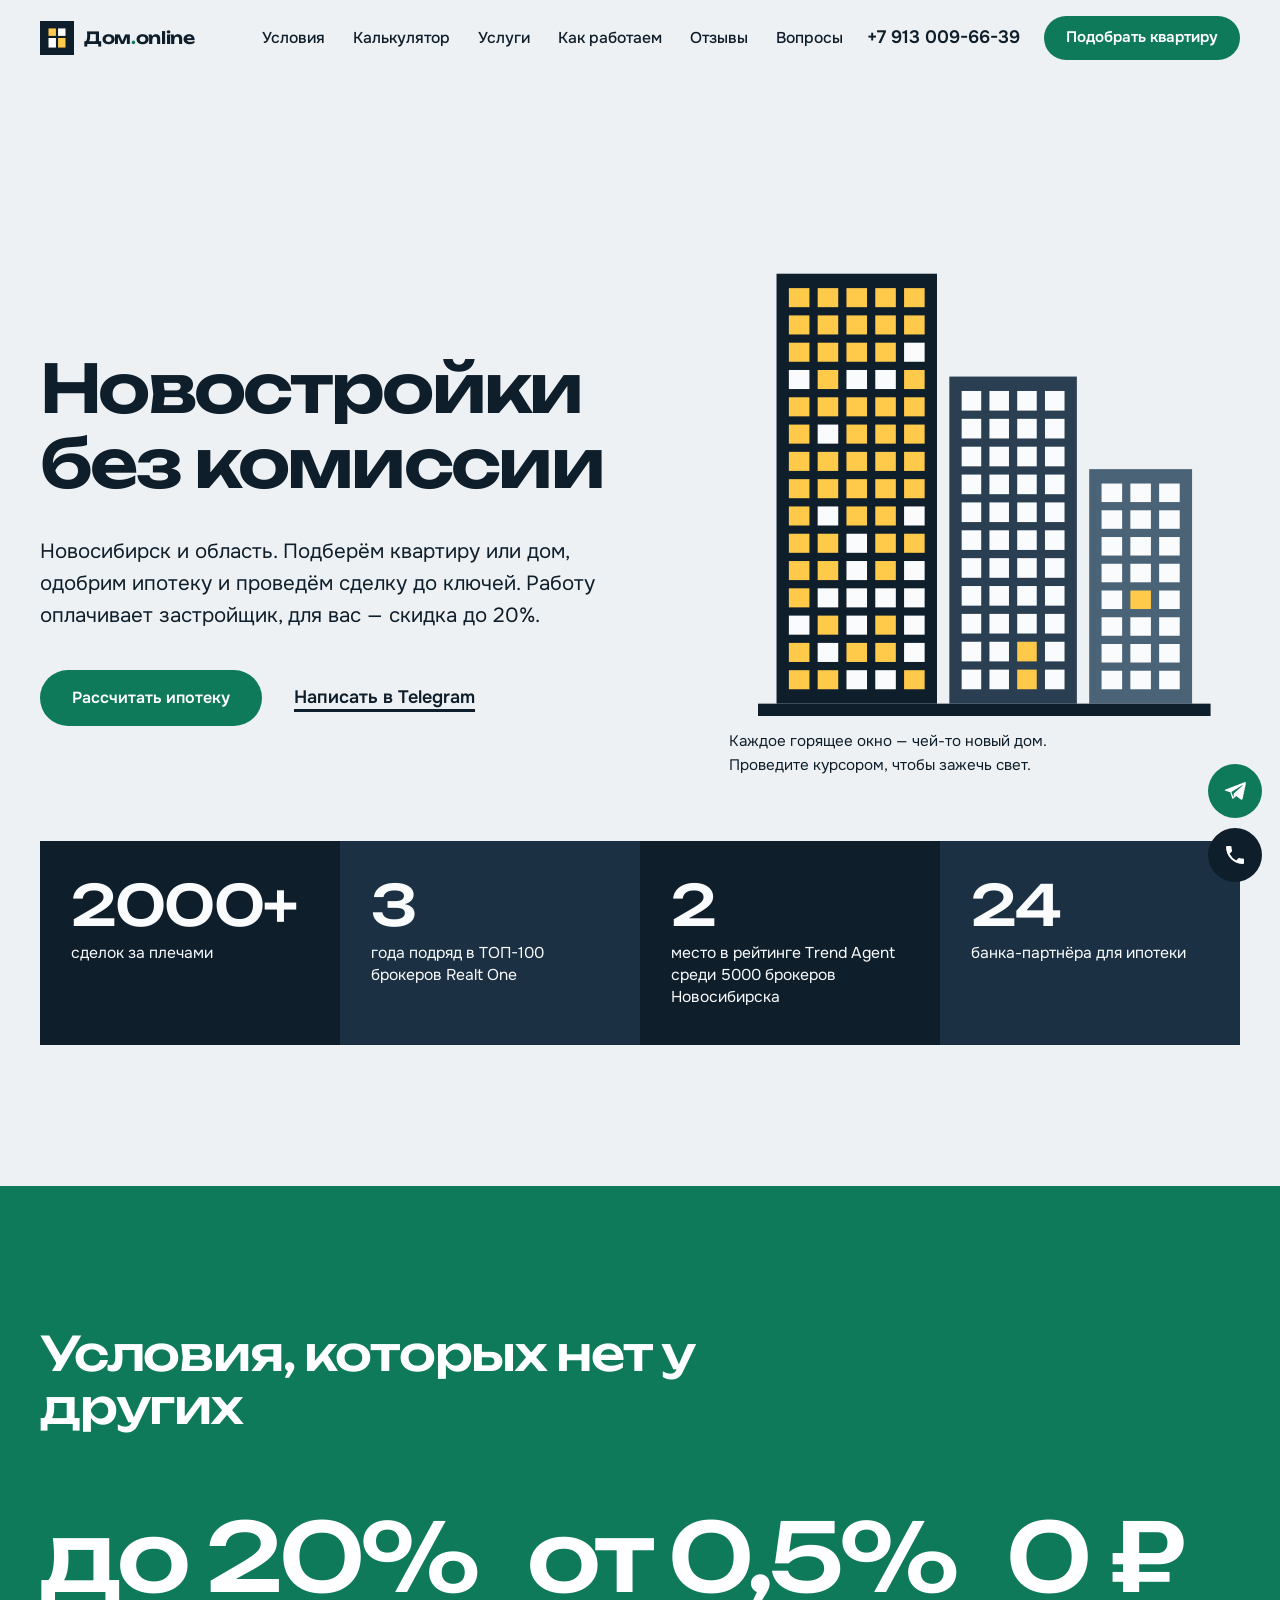
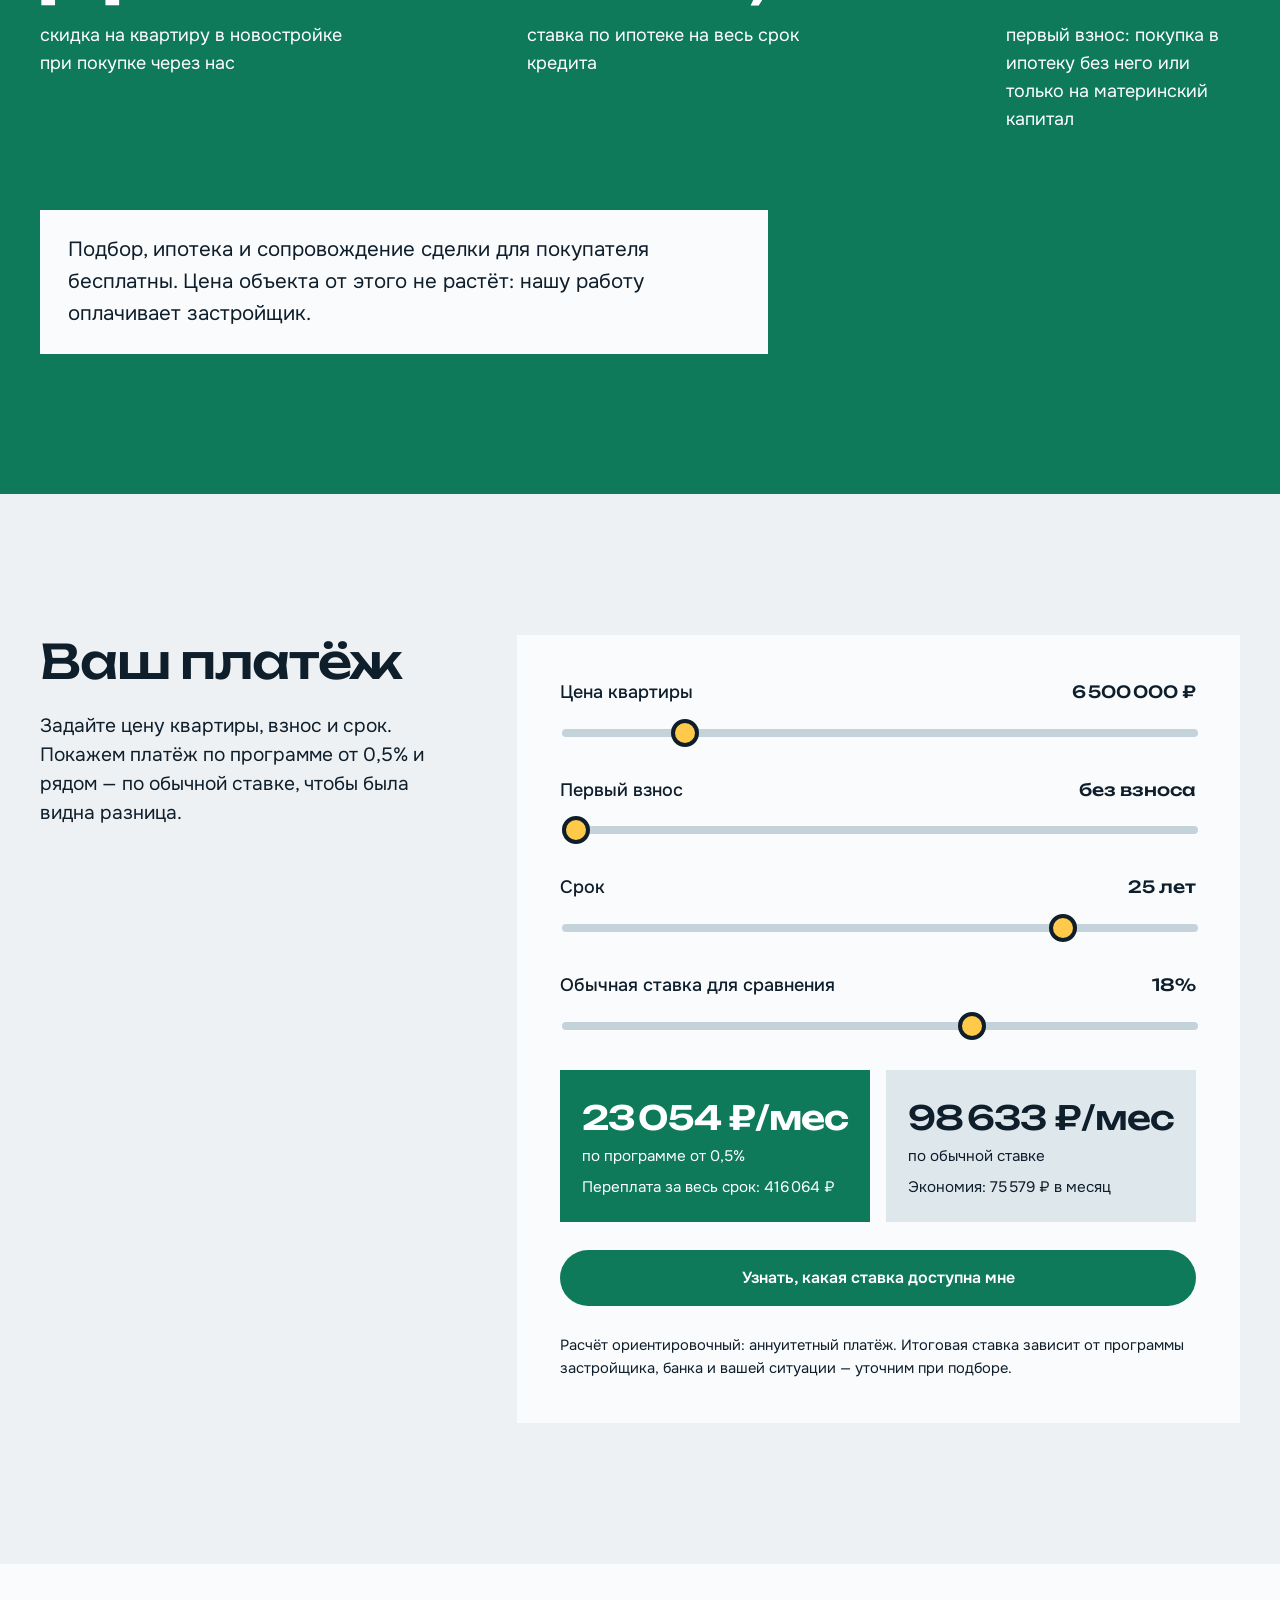
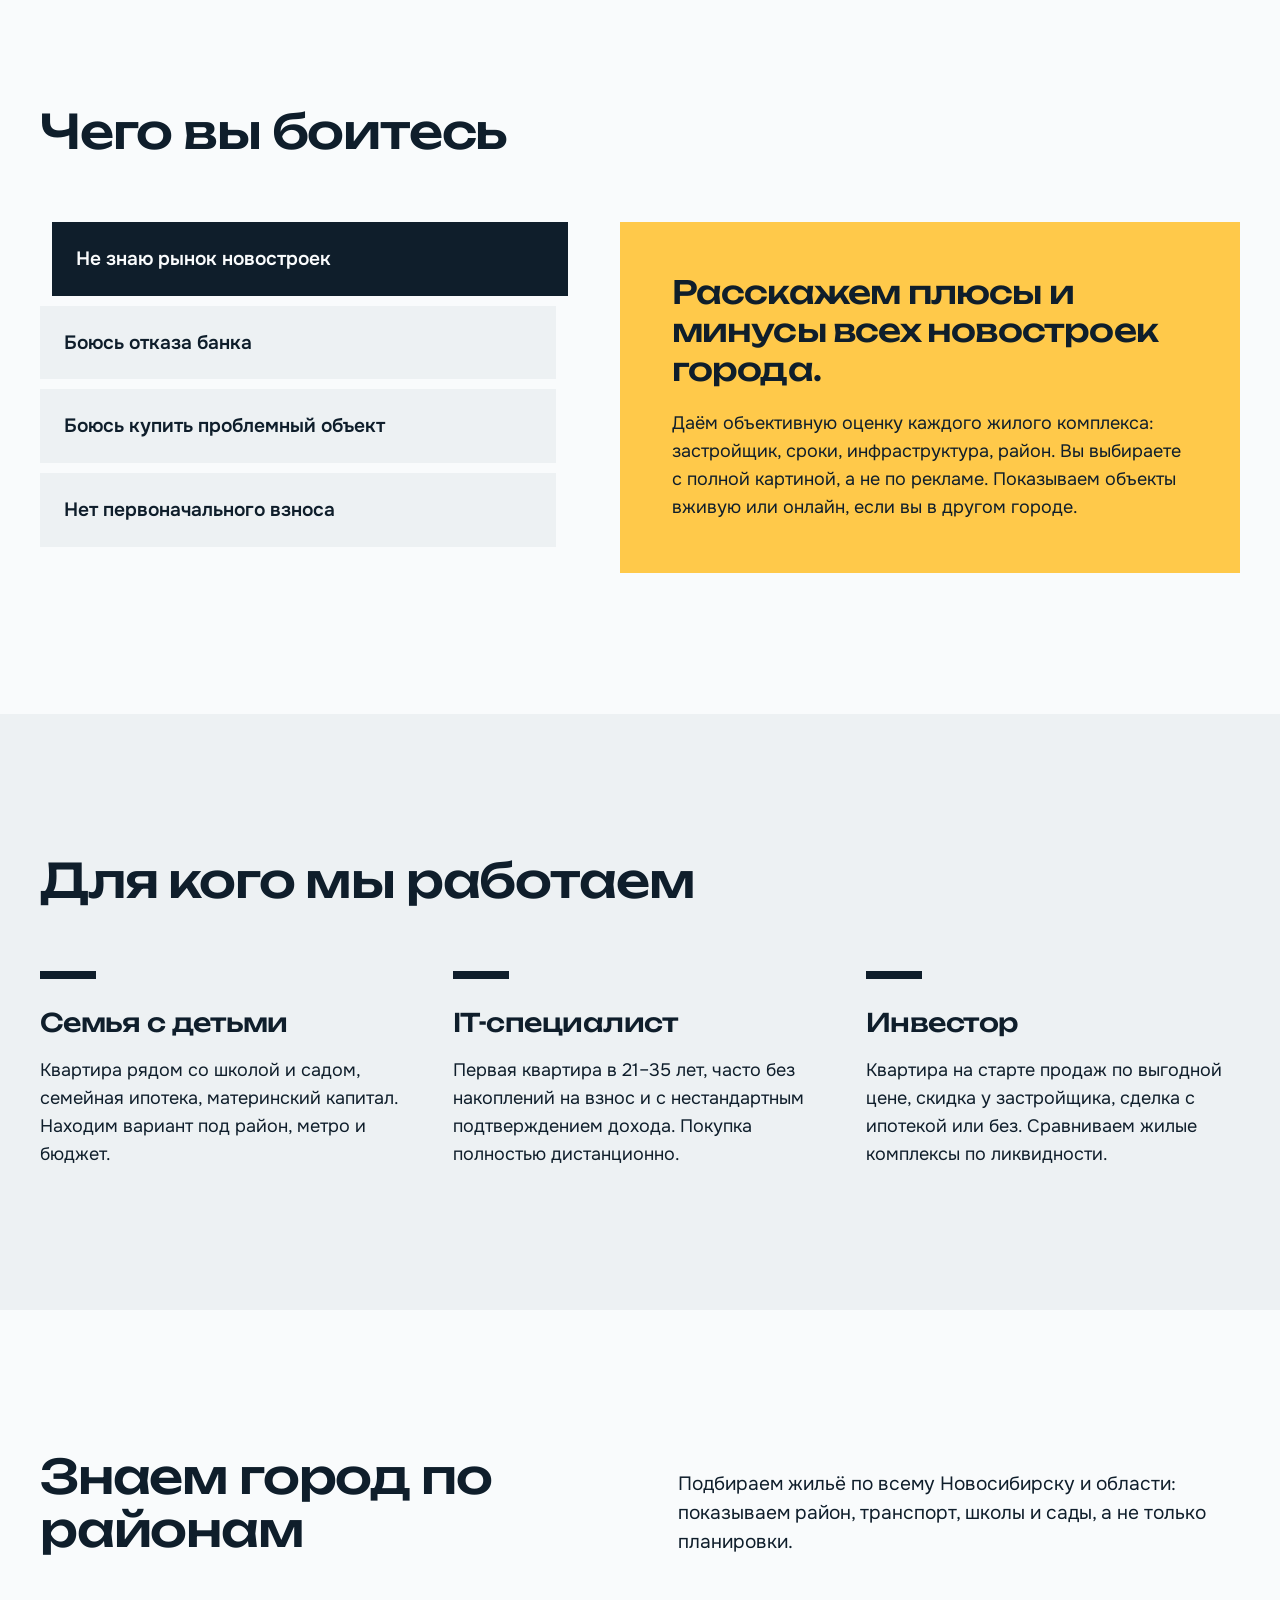
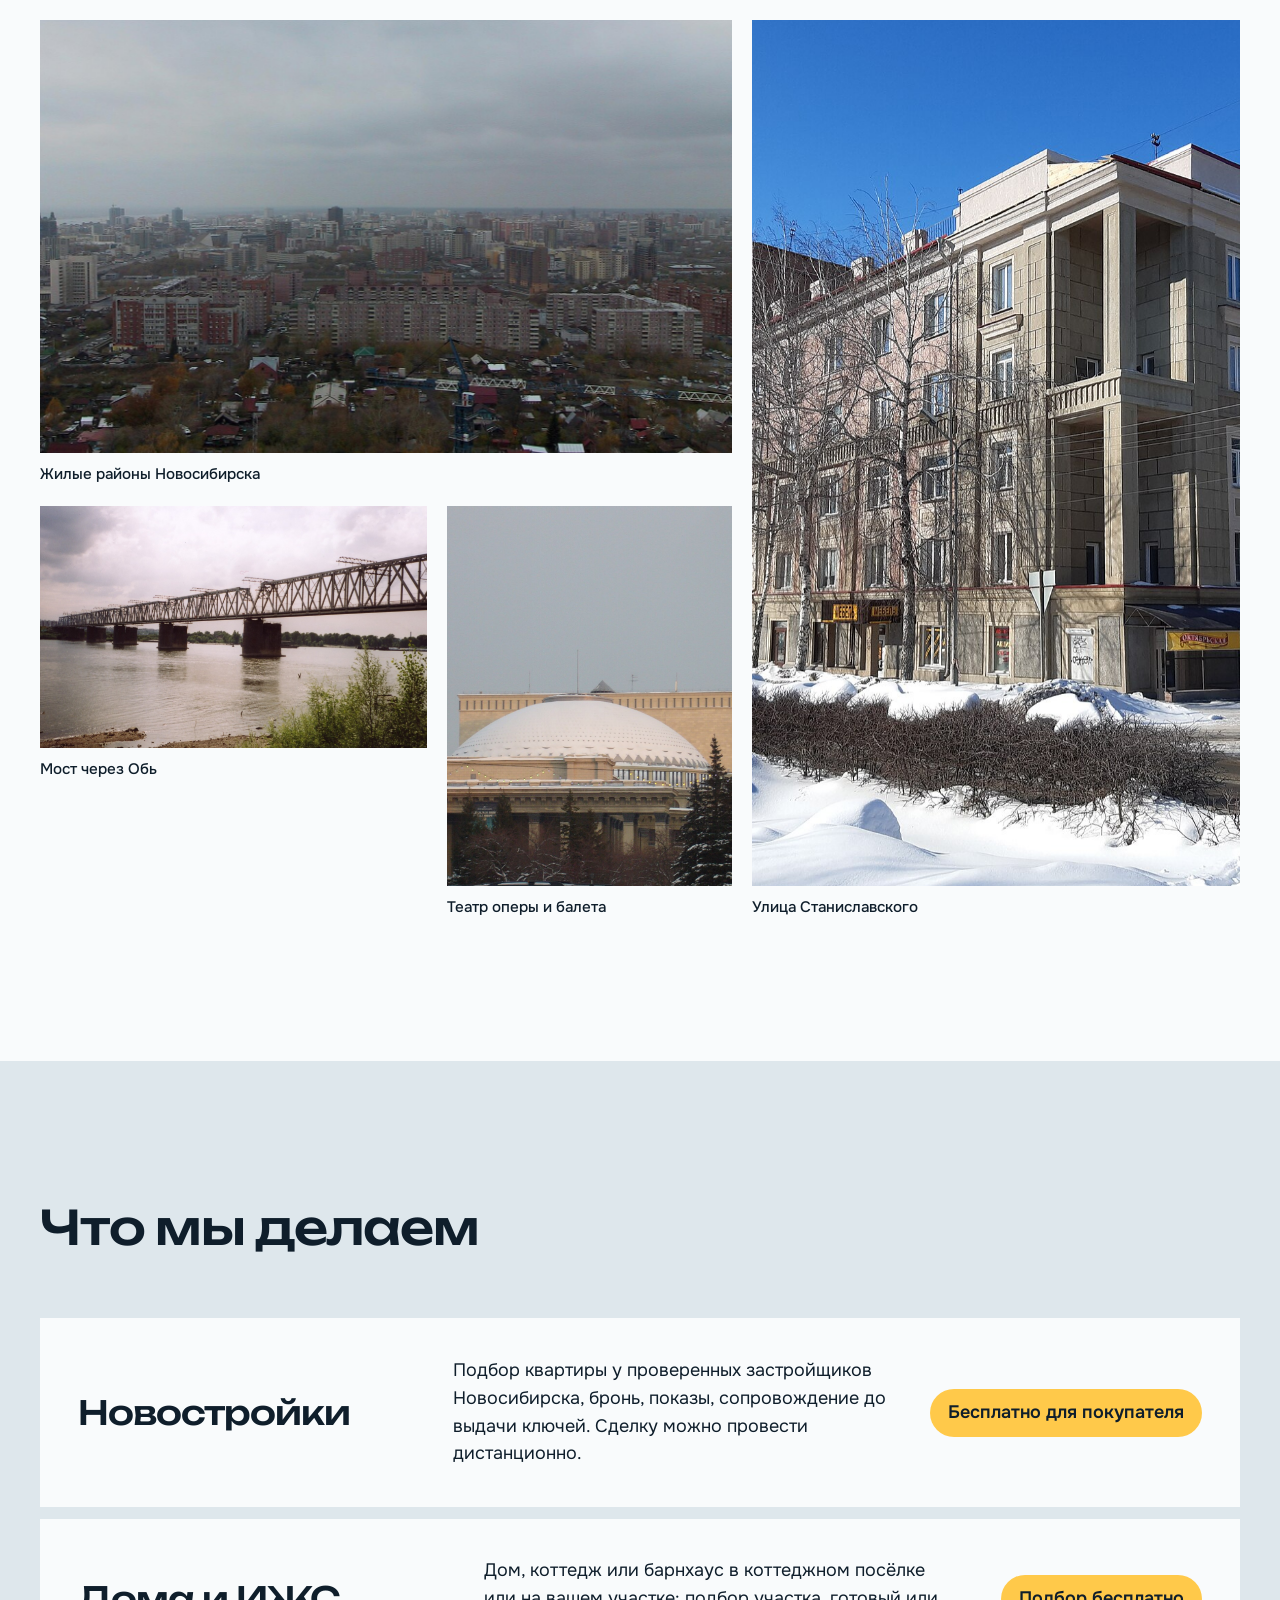
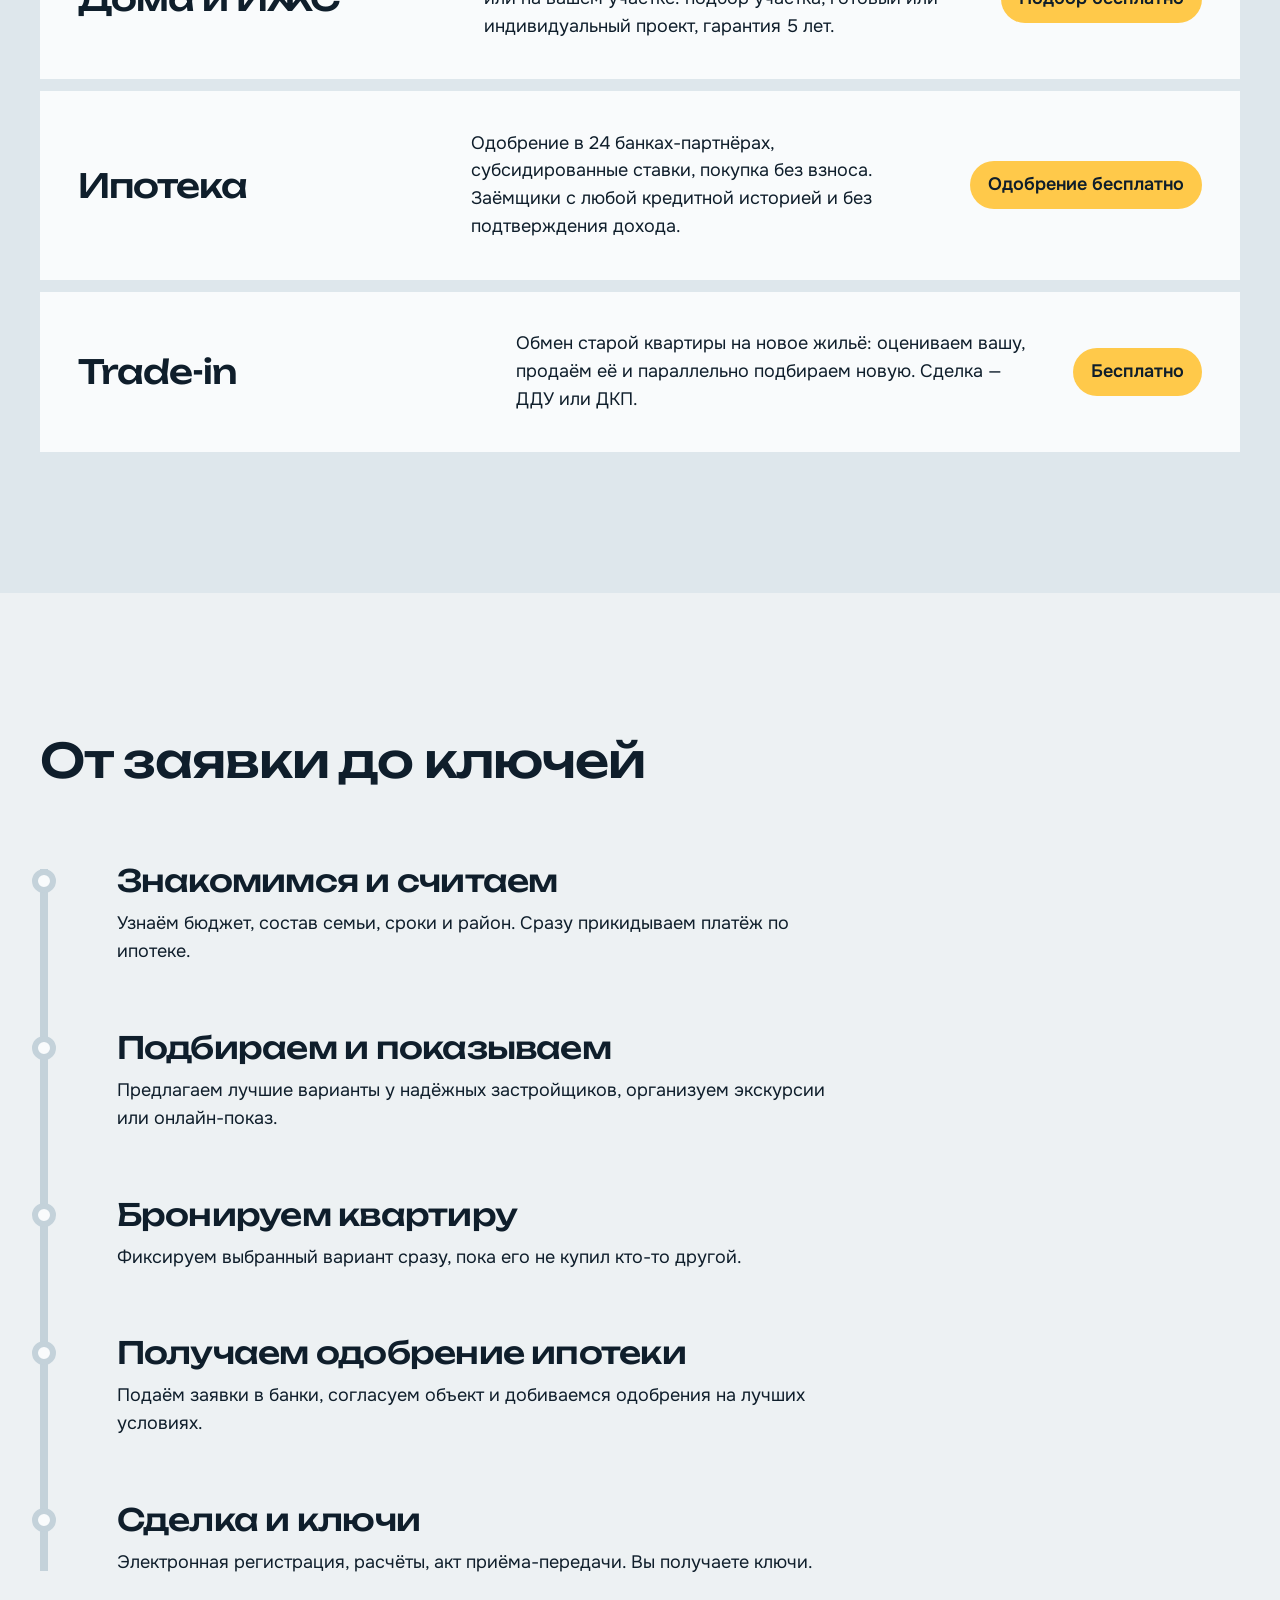
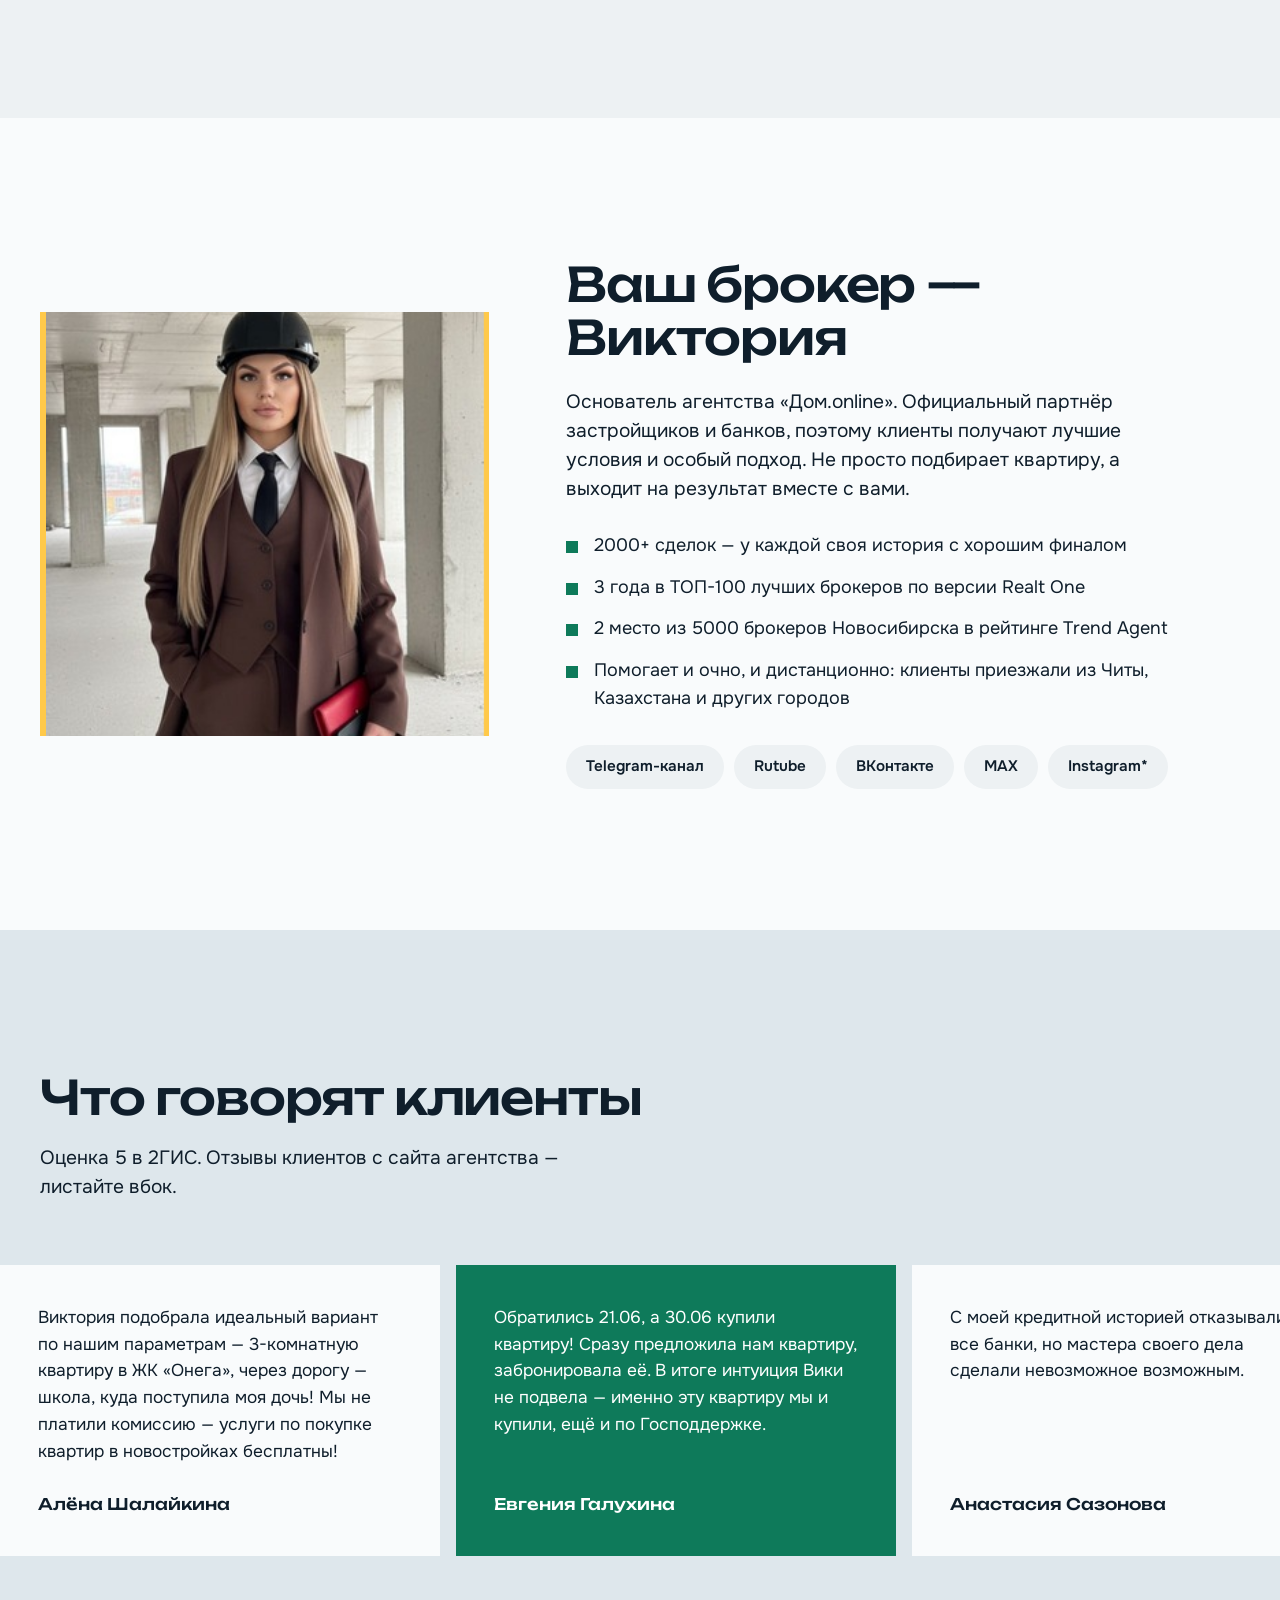
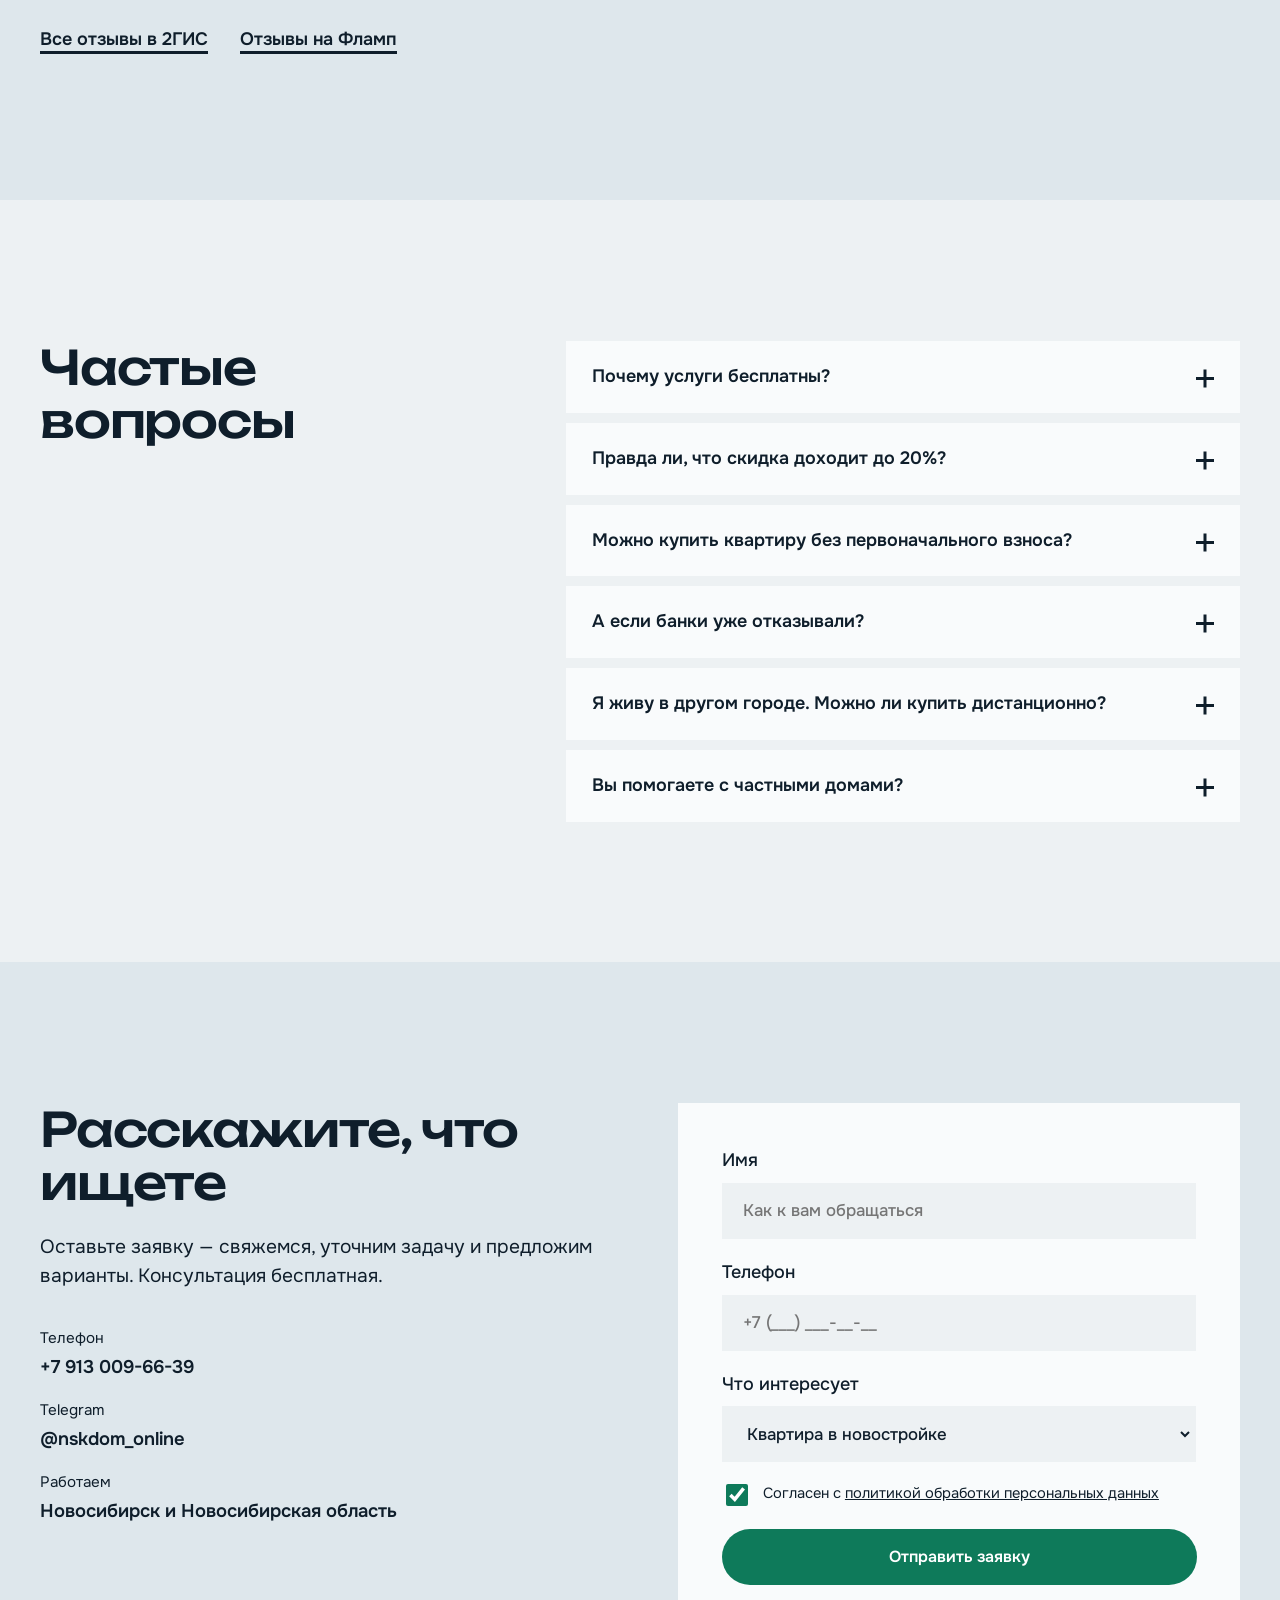
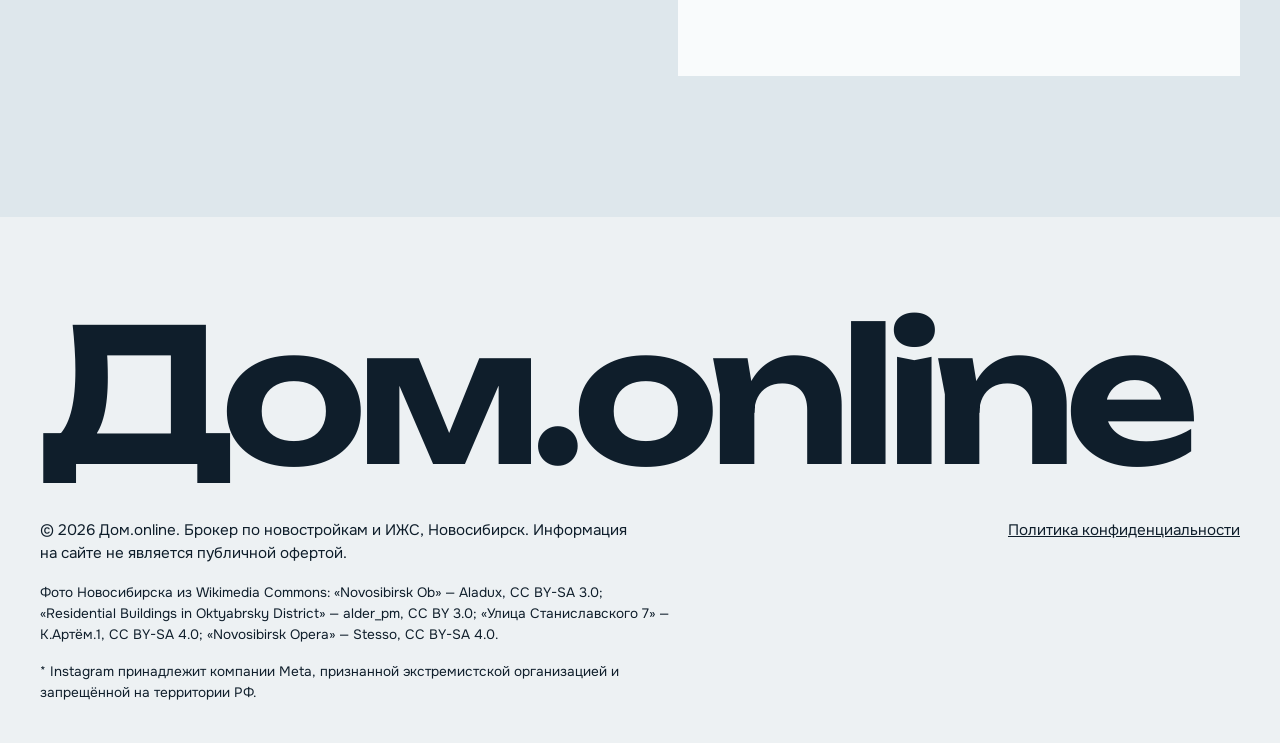
==== index.html @ 999491e4 "init: landing for Dom.online (Novosibirsk new-builds broker) Co-Authored-By: Claude Sonnet 5.5 <nore" ====
<!doctype html>
<html lang="ru">
<head>
<meta charset="utf-8">
<meta name="viewport" content="width=device-width, initial-scale=1">
<title>Дом.online — новостройки Новосибирска без комиссии, ипотека от 0,5%</title>
<meta name="description" content="Брокер по новостройкам и ИЖС в Новосибирске: скидки на квартиры до 20%, ипотека от 0,5% на весь срок, покупка без первоначального взноса. Подбор, ипотека и сделка до ключей — бесплатно для покупателя.">
<meta property="og:title" content="Дом.online — новостройки Новосибирска без комиссии">
<meta property="og:description" content="Скидки до 20%, ипотека от 0,5%, без первоначального взноса. Сопровождение до ключей бесплатно.">
<meta property="og:type" content="website">
<meta name="theme-color" content="#EDF1F3">
<link rel="icon" href="data:image/svg+xml,%3Csvg xmlns='http://www.w3.org/2000/svg' viewBox='0 0 32 32'%3E%3Crect width='32' height='32' fill='%230F1E2B'/%3E%3Crect x='8' y='7' width='7' height='7' fill='%23FFC94A'/%3E%3Crect x='17' y='7' width='7' height='7' fill='%23fff'/%3E%3Crect x='8' y='16' width='7' height='9' fill='%23fff'/%3E%3Crect x='17' y='16' width='7' height='9' fill='%23FFC94A'/%3E%3C/svg%3E">
<script>document.documentElement.classList.add('js')</script>
<link rel="preconnect" href="https://fonts.googleapis.com">
<link rel="preconnect" href="https://fonts.gstatic.com" crossorigin>
<link href="https://fonts.googleapis.com/css2?family=Onest:wght@400;500;600&family=Unbounded:wght@500;600&display=swap" rel="stylesheet">
<link rel="stylesheet" href="styles.css">
</head>
<body>
<div class="progress" id="progress" aria-hidden="true"></div>

<header class="header" id="header">
  <div class="header__inner">
    <a class="logo" href="#top" aria-label="Дом.online — на главную">
      <svg class="logo__mark" viewBox="0 0 32 32" aria-hidden="true"><rect width="32" height="32" fill="currentColor"/><rect x="8" y="7" width="7" height="7" fill="#FFC94A"/><rect x="17" y="7" width="7" height="7" fill="#fff"/><rect x="8" y="16" width="7" height="9" fill="#fff"/><rect x="17" y="16" width="7" height="9" fill="#FFC94A"/></svg>
      <span class="logo__text">Дом<span class="logo__dot">.</span>online</span>
    </a>
    <nav class="nav" id="nav" aria-label="Основное меню">
      <a href="#terms">Условия</a>
      <a href="#calc">Калькулятор</a>
      <a href="#services">Услуги</a>
      <a href="#process">Как работаем</a>
      <a href="#reviews">Отзывы</a>
      <a href="#faq">Вопросы</a>
    </nav>
    <a class="header__phone" href="tel:+79130096639">+7 913 009-66-39</a>
    <a class="btn btn--sm header__cta" href="#contact"><span>Подобрать квартиру</span></a>
    <button class="burger" id="burger" aria-label="Меню" aria-expanded="false"><span></span><span></span></button>
  </div>
</header>

<main id="top">

<!-- HERO -->
<section class="hero">
  <div class="wrap hero__grid">
    <div class="hero__copy">
      <h1 class="hero__title" id="heroTitle">
        <span class="line"><span>Новостройки</span></span>
        <span class="line"><span>без комиссии</span></span>
      </h1>
      <p class="hero__lead">Новосибирск и область. Подберём квартиру или дом, одобрим ипотеку и проведём сделку до ключей. Работу оплачивает застройщик, для вас — скидка до&nbsp;20%.</p>
      <div class="hero__actions">
        <a class="btn magnetic" href="#calc"><span>Рассчитать ипотеку</span></a>
        <a class="link" href="https://t.me/nskdom_online" target="_blank" rel="noopener">Написать в Telegram</a>
      </div>
    </div>
    <figure class="facade" id="facade" aria-label="Фасад дома: каждое горящее окно — новый дом клиента">
      <svg class="facade__svg" id="facadeSvg" viewBox="0 0 440 560" preserveAspectRatio="xMidYMax meet" role="img" aria-hidden="true"></svg>
      <figcaption>Каждое горящее окно — чей-то новый дом. Проведите курсором, чтобы зажечь свет.</figcaption>
    </figure>
  </div>
  <div class="wrap">
    <dl class="facts">
      <div><dt>сделок за плечами</dt><dd><span data-count="2000">2000</span>+</dd></div>
      <div><dt>года подряд в ТОП-100 брокеров Realt One</dt><dd><span data-count="3">3</span></dd></div>
      <div><dt>место в рейтинге Trend Agent среди 5000 брокеров Новосибирска</dt><dd><span data-count="2">2</span></dd></div>
      <div><dt>банка-партнёра для ипотеки</dt><dd><span data-count="24">24</span></dd></div>
    </dl>
  </div>
</section>

<!-- TERMS -->
<section class="terms" id="terms">
  <div class="wrap">
    <h2 class="h2">Условия, которых нет у других</h2>
    <div class="terms__row">
      <div class="term">
        <p class="term__num">до <span data-count="20">20</span>%</p>
        <p class="term__text">скидка на квартиру в новостройке при покупке через нас</p>
      </div>
      <div class="term">
        <p class="term__num">от <span data-count="0.5" data-dec="1">0,5</span>%</p>
        <p class="term__text">ставка по ипотеке на весь срок кредита</p>
      </div>
      <div class="term">
        <p class="term__num"><span data-count="0">0</span> ₽</p>
        <p class="term__text">первый взнос: покупка в ипотеку без него или только на материнский капитал</p>
      </div>
    </div>
    <p class="terms__note">Подбор, ипотека и сопровождение сделки для покупателя бесплатны. Цена объекта от этого не растёт: нашу работу оплачивает застройщик.</p>
  </div>
</section>

<!-- CALC -->
<section class="calc" id="calc">
  <div class="wrap calc__grid">
    <div class="calc__intro">
      <h2 class="h2">Ваш платёж</h2>
      <p class="lead">Задайте цену квартиры, взнос и срок. Покажем платёж по программе от 0,5% и рядом — по обычной ставке, чтобы была видна разница.</p>
    </div>
    <form class="calc__panel" id="calcForm" onsubmit="return false">
      <label class="field-range">
        <span class="field-range__top"><span>Цена квартиры</span><output id="oPrice"></output></span>
        <input type="range" id="price" min="2500000" max="25000000" step="100000" value="6500000">
      </label>
      <label class="field-range">
        <span class="field-range__top"><span>Первый взнос</span><output id="oDown"></output></span>
        <input type="range" id="down" min="0" max="50" step="1" value="0">
      </label>
      <label class="field-range">
        <span class="field-range__top"><span>Срок</span><output id="oTerm"></output></span>
        <input type="range" id="term" min="5" max="30" step="1" value="25">
      </label>
      <label class="field-range">
        <span class="field-range__top"><span>Обычная ставка для сравнения</span><output id="oMkt"></output></span>
        <input type="range" id="mkt" min="5" max="25" step="0.5" value="18">
      </label>
      <div class="calc__result">
        <div class="res res--main">
          <p class="res__num" id="rOur">—</p>
          <p class="res__sub">по программе от 0,5%</p>
          <p class="res__sub" id="rOver"></p>
        </div>
        <div class="res">
          <p class="res__num res__num--muted" id="rMkt">—</p>
          <p class="res__sub">по обычной ставке</p>
          <p class="res__sub" id="rSave"></p>
        </div>
      </div>
      <a class="btn btn--block" href="#contact" id="calcCta"><span>Узнать, какая ставка доступна мне</span></a>
      <p class="calc__fine">Расчёт ориентировочный: аннуитетный платёж. Итоговая ставка зависит от программы застройщика, банка и вашей ситуации — уточним при подборе.</p>
    </form>
  </div>
</section>

<!-- FEARS -->
<section class="fears" id="fears">
  <div class="wrap">
    <h2 class="h2">Чего вы боитесь</h2>
    <div class="fears__grid">
      <div class="fears__tabs" role="tablist" aria-label="Опасения покупателя">
        <button role="tab" aria-selected="true" aria-controls="fear-0" id="tab-0" class="is-active">Не знаю рынок новостроек</button>
        <button role="tab" aria-selected="false" aria-controls="fear-1" id="tab-1">Боюсь отказа банка</button>
        <button role="tab" aria-selected="false" aria-controls="fear-2" id="tab-2">Боюсь купить проблемный объект</button>
        <button role="tab" aria-selected="false" aria-controls="fear-3" id="tab-3">Нет первоначального взноса</button>
      </div>
      <div class="fears__panels">
        <div role="tabpanel" id="fear-0" aria-labelledby="tab-0" class="fpanel is-active">
          <p class="fpanel__big">Расскажем плюсы и минусы всех новостроек города.</p>
          <p>Даём объективную оценку каждого жилого комплекса: застройщик, сроки, инфраструктура, район. Вы выбираете с полной картиной, а не по рекламе. Показываем объекты вживую или онлайн, если вы в другом городе.</p>
        </div>
        <div role="tabpanel" id="fear-1" aria-labelledby="tab-1" class="fpanel" hidden>
          <p class="fpanel__big">Ипотеку одобряем бесплатно — в любом из 24 банков.</p>
          <p>Подаём заявки в банки-партнёры и добиваемся решения. Работаем с заёмщиками с любой кредитной историей, в том числе без подтверждения дохода. Решение по заявке — от 30 минут.</p>
        </div>
        <div role="tabpanel" id="fear-2" aria-labelledby="tab-2" class="fpanel" hidden>
          <p class="fpanel__big">Только проверенные застройщики.</p>
          <p>Не работаем с теми, кто срывает сроки строительства, и не предлагаем неликвидные объекты. Квартиру бронируем сразу после выбора, сделку оформляем по ДДУ или ДКП с электронной регистрацией.</p>
        </div>
        <div role="tabpanel" id="fear-3" aria-labelledby="tab-3" class="fpanel" hidden>
          <p class="fpanel__big">Покупка без взноса — возможна.</p>
          <p>Подберём программу, где первоначальный взнос не нужен, или оформим покупку только на материнский капитал. Заранее посчитаем платёж, чтобы он был комфортным.</p>
        </div>
      </div>
    </div>
  </div>
</section>

<!-- AUDIENCE -->
<section class="who">
  <div class="wrap">
    <h2 class="h2">Для кого мы работаем</h2>
    <ul class="who__list">
      <li>
        <h3>Семья с детьми</h3>
        <p>Квартира рядом со школой и садом, семейная ипотека, материнский капитал. Находим вариант под район, метро и бюджет.</p>
      </li>
      <li>
        <h3>IT-специалист</h3>
        <p>Первая квартира в 21–35 лет, часто без накоплений на взнос и с нестандартным подтверждением дохода. Покупка полностью дистанционно.</p>
      </li>
      <li>
        <h3>Инвестор</h3>
        <p>Квартира на старте продаж по выгодной цене, скидка у застройщика, сделка с ипотекой или без. Сравниваем жилые комплексы по ликвидности.</p>
      </li>
    </ul>
  </div>
</section>

<!-- CITY -->
<section class="city" id="city">
  <div class="wrap">
    <div class="city__head">
      <h2 class="h2">Знаем город по районам</h2>
      <p class="lead">Подбираем жильё по всему Новосибирску и области: показываем район, транспорт, школы и сады, а не только планировки.</p>
    </div>
    <div class="city__grid">
      <figure class="city__fig city__fig--a"><div class="city__img"><img src="img/okt.jpg" width="1920" height="1014" alt="Панорама жилых районов Новосибирска с высоты" loading="lazy"></div><figcaption>Жилые районы Новосибирска</figcaption></figure>
      <figure class="city__fig city__fig--b"><div class="city__img"><img src="img/stan.jpg" width="1920" height="1440" alt="Жилой дом на улице Станиславского в Новосибирске" loading="lazy"></div><figcaption>Улица Станиславского</figcaption></figure>
      <figure class="city__fig city__fig--c"><div class="city__img"><img src="img/ob.jpg" width="1741" height="1187" alt="Железнодорожный мост через Обь в Новосибирске" loading="lazy"></div><figcaption>Мост через Обь</figcaption></figure>
      <figure class="city__fig city__fig--d"><div class="city__img"><img src="img/opera.jpg" width="1920" height="1440" alt="Новосибирский театр оперы и балета" loading="lazy"></div><figcaption>Театр оперы и балета</figcaption></figure>
    </div>
  </div>
</section>

<!-- SERVICES -->
<section class="services" id="services">
  <div class="wrap">
    <h2 class="h2">Что мы делаем</h2>
    <ul class="srv-list">
      <li class="srv">
        <h3 class="srv__title">Новостройки</h3>
        <p class="srv__text">Подбор квартиры у проверенных застройщиков Новосибирска, бронь, показы, сопровождение до выдачи ключей. Сделку можно провести дистанционно.</p>
        <p class="srv__price">Бесплатно для покупателя</p>
      </li>
      <li class="srv">
        <h3 class="srv__title">Дома и ИЖС</h3>
        <p class="srv__text">Дом, коттедж или барнхаус в коттеджном посёлке или на вашем участке: подбор участка, готовый или индивидуальный проект, гарантия 5 лет.</p>
        <p class="srv__price">Подбор бесплатно</p>
      </li>
      <li class="srv">
        <h3 class="srv__title">Ипотека</h3>
        <p class="srv__text">Одобрение в 24 банках-партнёрах, субсидированные ставки, покупка без взноса. Заёмщики с любой кредитной историей и без подтверждения дохода.</p>
        <p class="srv__price">Одобрение бесплатно</p>
      </li>
      <li class="srv">
        <h3 class="srv__title">Trade-in</h3>
        <p class="srv__text">Обмен старой квартиры на новое жильё: оцениваем вашу, продаём её и параллельно подбираем новую. Сделка — ДДУ или ДКП.</p>
        <p class="srv__price">Бесплатно</p>
      </li>
    </ul>
  </div>
</section>

<!-- PROCESS -->
<section class="process" id="process">
  <div class="wrap">
    <h2 class="h2">От заявки до ключей</h2>
    <div class="road" id="road">
      <div class="road__track" aria-hidden="true"><div class="road__fill" id="roadFill"></div></div>
      <ol class="road__steps">
        <li><h3>Знакомимся и считаем</h3><p>Узнаём бюджет, состав семьи, сроки и район. Сразу прикидываем платёж по ипотеке.</p></li>
        <li><h3>Подбираем и показываем</h3><p>Предлагаем лучшие варианты у надёжных застройщиков, организуем экскурсии или онлайн-показ.</p></li>
        <li><h3>Бронируем квартиру</h3><p>Фиксируем выбранный вариант сразу, пока его не купил кто-то другой.</p></li>
        <li><h3>Получаем одобрение ипотеки</h3><p>Подаём заявки в банки, согласуем объект и добиваемся одобрения на лучших условиях.</p></li>
        <li><h3>Сделка и ключи</h3><p>Электронная регистрация, расчёты, акт приёма-передачи. Вы получаете ключи.</p></li>
      </ol>
    </div>
  </div>
</section>

<!-- ABOUT -->
<section class="about" id="about">
  <div class="wrap about__grid">
    <div class="about__photo">
      <img src="img/viktoria.jpg" width="320" height="320" alt="Виктория, основатель агентства Дом.online, на строящемся объекте" loading="lazy">
    </div>
    <div class="about__copy">
      <h2 class="h2">Ваш брокер — Виктория</h2>
      <p class="lead">Основатель агентства «Дом.online». Официальный партнёр застройщиков и банков, поэтому клиенты получают лучшие условия и особый подход. Не просто подбирает квартиру, а выходит на результат вместе с вами.</p>
      <ul class="about__list">
        <li>2000+ сделок — у каждой своя история с хорошим финалом</li>
        <li>3 года в ТОП-100 лучших брокеров по версии Realt One</li>
        <li>2 место из 5000 брокеров Новосибирска в рейтинге Trend Agent</li>
        <li>Помогает и очно, и дистанционно: клиенты приезжали из Читы, Казахстана и других городов</li>
      </ul>
      <div class="about__links">
        <a class="chip" href="https://telegram.me/agent_top_expert" target="_blank" rel="noopener">Telegram-канал</a>
        <a class="chip" href="https://rutube.ru/channel/42870007/" target="_blank" rel="noopener">Rutube</a>
        <a class="chip" href="https://vk.com/nskdom.online" target="_blank" rel="noopener">ВКонтакте</a>
        <a class="chip" href="https://max.ru/id383704274570_biz" target="_blank" rel="noopener">MAX</a>
        <a class="chip" href="https://instagram.com/vika_brokerstar" target="_blank" rel="noopener">Instagram*</a>
      </div>
    </div>
  </div>
</section>

<!-- REVIEWS -->
<section class="reviews" id="reviews">
  <div class="wrap">
    <h2 class="h2">Что говорят клиенты</h2>
    <p class="lead reviews__lead">Оценка 5 в 2ГИС. Отзывы клиентов с сайта агентства — листайте вбок.</p>
  </div>
  <div class="rv-track" id="rvTrack" tabindex="0" aria-label="Отзывы клиентов">
    <figure class="rv">
      <blockquote>Виктория подобрала идеальный вариант по нашим параметрам — 3-комнатную квартиру в ЖК «Онега», через дорогу — школа, куда поступила моя дочь! Мы не платили комиссию — услуги по покупке квартир в новостройках бесплатны!</blockquote>
      <figcaption>Алёна Шалайкина</figcaption>
    </figure>
    <figure class="rv rv--accent">
      <blockquote>Обратились 21.06, а 30.06 купили квартиру! Сразу предложила нам квартиру, забронировала её. В итоге интуиция Вики не подвела — именно эту квартиру мы и купили, ещё и по Господдержке.</blockquote>
      <figcaption>Евгения Галухина</figcaption>
    </figure>
    <figure class="rv">
      <blockquote>С моей кредитной историей отказывали все банки, но мастера своего дела сделали невозможное возможным.</blockquote>
      <figcaption>Анастасия Сазонова</figcaption>
    </figure>
    <figure class="rv">
      <blockquote>Квартиру мы покупали дистанционно, находясь в городе Чита. Виктория оперативно подобрала объект, который нас устроил на 100%, и сегодня мы заключили сделку в Сбере!</blockquote>
      <figcaption>Олеся Петунина</figcaption>
    </figure>
    <figure class="rv rv--accent">
      <blockquote>Виктория нашла для меня адекватный вариант ипотеки по субсидированной ставке под 1.99%, а в дальнейшем под 0.49% и без первоначального взноса!</blockquote>
      <figcaption>Анжелика Костина</figcaption>
    </figure>
    <figure class="rv">
      <blockquote>Сделка проходила в банке ВТБ на Крылова, по времени заняла не более полутора часов, и мы уже получили ключи от приобретенной квартиры!</blockquote>
      <figcaption>Дарья Волчек</figcaption>
    </figure>
    <figure class="rv">
      <blockquote>Никогда ранее не сталкивалась с агентствами недвижимости. Виктория в любое время дня и ночи готова ответить на все вопросы и развеять все сомнения. Никакой лишней воды — всё по факту, оперативно и быстро.</blockquote>
      <figcaption>Екатерина Ткаченко</figcaption>
    </figure>
    <figure class="rv">
      <blockquote>Я иногородний и много вопросов решалось по звонку! Юридические аспекты решались быстро.</blockquote>
      <figcaption>Ринат Камалов</figcaption>
    </figure>
  </div>
  <div class="wrap reviews__foot">
    <a class="link" href="https://2gis.ru/novosibirsk/firm/70000001066589627/tab/reviews" target="_blank" rel="noopener">Все отзывы в 2ГИС</a>
    <a class="link" href="https://novosibirsk.flamp.ru/dom_online" target="_blank" rel="noopener">Отзывы на Фламп</a>
  </div>
</section>

<!-- FAQ -->
<section class="faq" id="faq">
  <div class="wrap faq__grid">
    <h2 class="h2">Частые вопросы</h2>
    <div class="faq__list">
      <details class="faq__item"><summary>Почему услуги бесплатны?</summary><p>Нашу работу полностью оплачивают застройщики. Для вас цена квартиры не растёт: вы платите ровно столько, сколько стоит объект, а часто меньше — за счёт скидок.</p></details>
      <details class="faq__item"><summary>Правда ли, что скидка доходит до 20%?</summary><p>Да, при покупке через нас размер скидки на квартиры в новостройках достигает 20%. Точная цифра зависит от застройщика, жилого комплекса и конкретной квартиры — назовём её при подборе.</p></details>
      <details class="faq__item"><summary>Можно купить квартиру без первоначального взноса?</summary><p>Можно. Есть программы ипотеки без взноса, а также покупка только на материнский капитал. Подберём вариант под вашу ситуацию.</p></details>
      <details class="faq__item"><summary>А если банки уже отказывали?</summary><p>Работаем с заёмщиками с любой кредитной историей, в том числе без подтверждения дохода. Заявки подаём в 24 банка-партнёра, подбираем тот, где решение будет положительным.</p></details>
      <details class="faq__item"><summary>Я живу в другом городе. Можно ли купить дистанционно?</summary><p>Да. Покажем объекты онлайн, подготовим документы и проведём сделку удалённо. Так покупали клиенты из Читы, Казахстана и других регионов.</p></details>
      <details class="faq__item"><summary>Вы помогаете с частными домами?</summary><p>Да. Подберём участок и проект, построим дом или коттедж в посёлке или на вашем участке. Гарантия на строительство — 5 лет.</p></details>
    </div>
  </div>
</section>

<!-- CONTACT -->
<section class="contact" id="contact">
  <div class="wrap contact__grid">
    <div class="contact__copy">
      <h2 class="h2">Расскажите, что ищете</h2>
      <p class="lead">Оставьте заявку — свяжемся, уточним задачу и предложим варианты. Консультация бесплатная.</p>
      <ul class="contact__list">
        <li><span>Телефон</span><a href="tel:+79130096639">+7 913 009-66-39</a></li>
        <li><span>Telegram</span><a href="https://t.me/nskdom_online" target="_blank" rel="noopener">@nskdom_online</a></li>
        <li><span>Работаем</span>Новосибирск и Новосибирская область</li>
      </ul>
    </div>
    <form class="form" id="leadForm" novalidate>
      <label class="field"><span>Имя</span><input type="text" name="name" autocomplete="name" required placeholder="Как к вам обращаться"></label>
      <label class="field"><span>Телефон</span><input type="tel" name="phone" autocomplete="tel" required placeholder="+7 (___) ___-__-__" inputmode="tel"></label>
      <label class="field"><span>Что интересует</span>
        <select name="interest">
          <option>Квартира в новостройке</option>
          <option>Дом или коттедж (ИЖС)</option>
          <option>Ипотека</option>
          <option>Trade-in (обмен квартиры)</option>
          <option>Другое</option>
        </select>
      </label>
      <input type="hidden" name="calc" id="calcField" value="">
      <input type="text" name="_gotcha" style="display:none" tabindex="-1" autocomplete="off">
      <label class="check"><input type="checkbox" name="agree" required checked><span>Согласен с <a href="privacy.html" target="_blank">политикой обработки персональных данных</a></span></label>
      <button class="btn btn--block" type="submit"><span>Отправить заявку</span></button>
      <p class="form__status" id="formStatus" role="status"></p>
    </form>
  </div>
</section>

</main>

<footer class="footer">
  <div class="wrap">
    <p class="footer__brand" aria-hidden="true">Дом.online</p>
    <div class="footer__row">
      <p>© <span id="year"></span> Дом.online. Брокер по новостройкам и ИЖС, Новосибирск. Информация на сайте не является публичной офертой.</p>
      <p><a href="privacy.html">Политика конфиденциальности</a></p>
    </div>
    <p class="footer__note">Фото Новосибирска из Wikimedia Commons: «Novosibirsk Ob» — Aladux, CC BY-SA 3.0; «Residential Buildings in Oktyabrsky District» — alder_pm, CC BY 3.0; «Улица Станиславского 7» — К.Артём.1, CC BY-SA 4.0; «Novosibirsk Opera» — Stesso, CC BY-SA 4.0.</p>
    <p class="footer__note">* Instagram принадлежит компании Meta, признанной экстремистской организацией и запрещённой на территории РФ.</p>
  </div>
</footer>

<div class="fab" aria-label="Быстрая связь">
  <a class="fab__btn" href="https://t.me/nskdom_online" target="_blank" rel="noopener" aria-label="Написать в Telegram"><svg viewBox="0 0 24 24" aria-hidden="true"><path fill="currentColor" d="M21.5 3.2 2.7 10.4c-1.1.4-1.1 1.1-.2 1.4l4.8 1.5 1.8 5.6c.2.6.4.8.8.8.4 0 .6-.2.9-.5l2.3-2.2 4.8 3.5c.9.5 1.5.2 1.7-.8l3.2-15c.3-1.2-.4-1.8-1.3-1.5ZM8.4 13.1l10.8-6.8c.5-.3.9-.1.6.2l-9 8.1-.3 3.8-2.1-5.3Z"/></svg></a>
  <a class="fab__btn fab__btn--call" href="tel:+79130096639" aria-label="Позвонить"><svg viewBox="0 0 24 24" aria-hidden="true"><path fill="currentColor" d="M6.6 10.8a15 15 0 0 0 6.6 6.6l2.2-2.2a1 1 0 0 1 1-.25c1.1.37 2.3.57 3.6.57a1 1 0 0 1 1 1V20a1 1 0 0 1-1 1A17 17 0 0 1 3 4a1 1 0 0 1 1-1h3.5a1 1 0 0 1 1 1c0 1.3.2 2.5.57 3.6a1 1 0 0 1-.25 1Z"/></svg></a>
</div>

<script src="script.js"></script>
</body>
</html>
---- styles.css ----
:root {
  --ground: #EDF1F3;
  --ground-2: #DEE7EC;
  --paper: #F9FBFC;
  --ink: #0F1E2B;
  --accent: #0E7A5A;
  --accent-hover: #0A6247;
  --on-accent: #FFFFFF;
  --light: #FFC94A;
  --dim: #C4D2DA;
  --font-display: 'Unbounded', 'Onest', sans-serif;
  --font-text: 'Onest', system-ui, sans-serif;
  --ease: cubic-bezier(.2, .7, .1, 1);
  --gutter: clamp(16px, 4vw, 40px);
  --section: clamp(88px, 11vw, 176px);
}

*, *::before, *::after { box-sizing: border-box; }
html { scroll-behavior: smooth; -webkit-text-size-adjust: 100%; }
body {
  margin: 0;
  background: var(--ground);
  color: var(--ink);
  font-family: var(--font-text);
  font-size: 18px;
  line-height: 1.55;
  -webkit-font-smoothing: antialiased;
}
img, svg { display: block; max-width: 100%; }
a { color: inherit; }
h1, h2, h3, p, ul, ol, dl, dd, figure, blockquote { margin: 0; padding: 0; }
ul, ol { list-style: none; }
button, input, select { font: inherit; color: inherit; }
::selection { background: var(--light); color: var(--ink); }
:focus-visible { outline: 3px solid var(--ink); outline-offset: 3px; }
.wrap { width: 100%; max-width: 1280px; margin: 0 auto; padding: 0 var(--gutter); }

/* ===== type ===== */
.h2 {
  font-family: var(--font-display);
  font-weight: 500;
  font-size: clamp(1.65rem, 3.7vw, 3.1rem);
  line-height: 1.12;
  letter-spacing: -0.025em;
  max-width: 20ch;
}
.lead { font-size: clamp(1.05rem, 1.5vw, 1.3rem); line-height: 1.5; max-width: 46ch; }

/* ===== buttons ===== */
.btn {
  display: inline-flex; align-items: center; justify-content: center;
  min-height: 56px; padding: 0 32px;
  background: var(--accent); color: var(--on-accent);
  border: 0; border-radius: 999px;
  font-weight: 600; font-size: 1rem; text-decoration: none; cursor: pointer;
  transition: background .25s var(--ease), transform .25s var(--ease);
  will-change: transform;
}
.btn:hover { background: var(--accent-hover); }
.btn:active { transform: scale(.97); }
.btn--sm { min-height: 44px; padding: 0 22px; font-size: .95rem; }
.btn--block { width: 100%; }
.btn[disabled] { opacity: .6; cursor: default; }
.link {
  font-weight: 600; padding: 6px 0;
  text-decoration: underline; text-decoration-thickness: 3px; text-underline-offset: 6px;
  transition: text-underline-offset .3s var(--ease), color .2s;
}
.link:hover { text-underline-offset: 2px; color: var(--accent); }

/* ===== header ===== */
.progress { position: fixed; top: 0; left: 0; height: 4px; width: 100%; background: var(--accent); transform: scaleX(0); transform-origin: 0 50%; z-index: 60; }
.header { position: sticky; top: 0; z-index: 50; background: var(--ground); transition: background .3s; }
.header.scrolled { background: var(--paper); }
.header__inner { display: flex; align-items: center; gap: 24px; min-width: 0; height: 76px; max-width: 1280px; margin: 0 auto; padding: 0 var(--gutter); }
.logo { display: flex; align-items: center; gap: 10px; flex-shrink: 0; text-decoration: none; }
.logo__mark { width: 34px; height: 34px; color: var(--ink); }
.logo__text { font-family: var(--font-display); font-weight: 600; font-size: 1.05rem; letter-spacing: -0.02em; }
.logo__dot { color: var(--accent); }
.nav { display: flex; gap: 28px; margin-left: auto; }
.nav a { white-space: nowrap; text-decoration: none; font-size: .98rem; font-weight: 500; padding: 8px 0; transition: color .2s; }
.nav a:hover { color: var(--accent); }
.header__phone { white-space: nowrap; font-weight: 600; text-decoration: none; }
.burger { display: none; width: 44px; height: 44px; background: none; border: 0; padding: 0; position: relative; cursor: pointer; }
.burger span { position: absolute; left: 10px; right: 10px; height: 3px; background: var(--ink); transition: transform .3s var(--ease), top .3s var(--ease); }
.burger span:nth-child(1) { top: 16px; } .burger span:nth-child(2) { top: 26px; }
.burger.is-open span:nth-child(1) { top: 21px; transform: rotate(45deg); }
.burger.is-open span:nth-child(2) { top: 21px; transform: rotate(-45deg); }

/* ===== hero ===== */
.hero { padding: clamp(24px, 5vw, 64px) 0 0; }
.hero__grid { display: grid; grid-template-columns: 1.25fr 1fr; gap: clamp(24px, 4vw, 64px); align-items: end; }
.hero__copy { padding-bottom: clamp(24px, 4vw, 56px); }
.hero__title {
  font-family: var(--font-display); font-weight: 600;
  font-size: clamp(2.05rem, 5.2vw, 4.7rem); line-height: 1.04; letter-spacing: -0.04em;
}
.line { display: block; overflow: hidden; padding-bottom: .08em; }
.line > span { display: block; }
.js .line > span { transform: translateY(105%); transition: transform 1s var(--ease); }
.js.is-loaded .line > span { transform: none; }
.js.is-loaded .line:nth-child(2) > span { transition-delay: .12s; }
.hero__lead { margin-top: clamp(20px, 2.6vw, 36px); font-size: clamp(1.15rem, 1.6vw, 1.35rem); max-width: 40ch; }
.hero__actions { display: flex; flex-wrap: wrap; align-items: center; gap: 20px 32px; margin-top: clamp(24px, 3vw, 40px); }
.js .hero__lead, .js .hero__actions, .js .facade { opacity: 0; transform: translateY(24px); transition: opacity .9s var(--ease), transform .9s var(--ease); }
.js.is-loaded .hero__lead { opacity: 1; transform: none; transition-delay: .35s; }
.js.is-loaded .hero__actions { opacity: 1; transform: none; transition-delay: .5s; }
.js.is-loaded .facade { opacity: 1; transform: none; transition-delay: .2s; }

.facade { display: flex; flex-direction: column; align-items: stretch; }
.facade__svg { width: 100%; height: auto; max-height: 64vh; }
.facade figcaption { padding: 14px 0 0; font-size: .95rem; max-width: 36ch; }
.win { fill: var(--paper); transition: fill .5s var(--ease); }
.win.is-on { fill: var(--light); transition-duration: .25s; }
.facade__svg .tower { fill: var(--ink); }
.facade__svg .tower--b { fill: #2A3F52; }
.facade__svg .tower--c { fill: #4B6377; }
.facade__svg .ground { fill: var(--ink); }

.facts { display: grid; grid-template-columns: repeat(4, 1fr); gap: 0; margin-top: clamp(32px, 5vw, 72px); background: var(--ink); color: var(--paper); }
.facts div { padding: clamp(20px, 3vw, 36px) clamp(16px, 2.4vw, 32px); display: flex; flex-direction: column-reverse; justify-content: flex-end; gap: 10px; }
.facts div:nth-child(even) { background: #1B3042; }
.facts dd { font-family: var(--font-display); font-weight: 500; font-size: clamp(2rem, 4.4vw, 3.8rem); line-height: 1; letter-spacing: -0.03em; }
.facts dt { font-size: .98rem; line-height: 1.4; max-width: 26ch; }

/* ===== terms ===== */
.terms { background: var(--accent); color: var(--on-accent); padding: var(--section) 0; margin-top: var(--section); }
.terms__row { display: grid; grid-template-columns: repeat(3, 1fr); gap: clamp(28px, 4vw, 72px); margin-top: clamp(40px, 6vw, 88px); }
.term__num { font-family: var(--font-display); font-weight: 500; font-size: clamp(3rem, 7.4vw, 6.6rem); line-height: 1; letter-spacing: -0.045em; white-space: nowrap; }
.term__text { margin-top: 18px; font-size: clamp(1.05rem, 1.4vw, 1.25rem); max-width: 26ch; }
.terms__note { margin-top: clamp(44px, 6vw, 88px); font-size: clamp(1.1rem, 1.6vw, 1.4rem); max-width: 52ch; background: var(--paper); color: var(--ink); padding: 24px 28px; }

/* ===== calc ===== */
.calc { padding: var(--section) 0; }
.calc__grid { display: grid; grid-template-columns: 1fr 1.25fr; gap: clamp(32px, 6vw, 96px); align-items: start; }
.calc__intro .lead { margin-top: 24px; }
.calc__intro .h2 { max-width: none; }
.calc__panel { background: var(--paper); padding: clamp(24px, 3.4vw, 48px); display: grid; gap: 28px; }
.field-range { display: grid; gap: 10px; }
.field-range__top { display: flex; justify-content: space-between; gap: 16px; font-weight: 500; }
.field-range output { font-family: var(--font-display); font-weight: 500; font-size: 1.05rem; text-align: right; white-space: nowrap; }
input[type=range] { -webkit-appearance: none; appearance: none; width: 100%; height: 28px; background: transparent; cursor: pointer; --p: 50%; }
input[type=range]::-webkit-slider-runnable-track { height: 8px; background: var(--dim); border-radius: 8px; }
input[type=range]::-moz-range-track { height: 8px; background: var(--dim); border-radius: 8px; }
input[type=range]::-moz-range-progress { height: 8px; background: var(--ink); border-radius: 8px; }
input[type=range]::-webkit-slider-thumb { -webkit-appearance: none; width: 28px; height: 28px; margin-top: -10px; background: var(--light); border: 4px solid var(--ink); border-radius: 50%; transition: transform .2s var(--ease); }
input[type=range]::-moz-range-thumb { width: 20px; height: 20px; background: var(--light); border: 4px solid var(--ink); border-radius: 50%; }
input[type=range]:active::-webkit-slider-thumb { transform: scale(1.18); }
.calc__result { display: grid; grid-template-columns: 1.2fr 1fr; gap: 16px; }
.res { padding: 22px; background: var(--ground-2); }
.res--main { background: var(--accent); color: var(--on-accent); }
.res__label { font-size: .95rem; font-weight: 500; }
.res__num { margin-top: 8px; font-family: var(--font-display); font-weight: 600; font-size: clamp(1.5rem, 2.6vw, 2.3rem); letter-spacing: -0.03em; line-height: 1.1; white-space: nowrap; }
.res__num--muted { font-weight: 500; }
.res__sub { margin-top: 8px; font-size: .95rem; min-height: 1.5em; }
.calc__fine { font-size: .92rem; }

/* ===== fears ===== */
.fears { padding: var(--section) 0; background: var(--paper); }
.fears__grid { display: grid; grid-template-columns: 1fr 1.2fr; gap: clamp(28px, 5vw, 80px); margin-top: clamp(32px, 5vw, 64px); align-items: stretch; }
.fears__tabs { display: grid; gap: 10px; align-content: start; }
.fears__tabs button {
  text-align: left; background: var(--ground); border: 0; padding: 22px 24px; cursor: pointer;
  font-weight: 600; font-size: clamp(1.05rem, 1.5vw, 1.25rem);
  transition: background .3s var(--ease), color .3s var(--ease), transform .3s var(--ease);
}
.fears__tabs button:hover { transform: translateX(6px); }
.fears__tabs button.is-active { background: var(--ink); color: var(--paper); transform: translateX(12px); }
.fpanel { background: var(--light); padding: clamp(28px, 4vw, 56px); height: 100%; display: grid; align-content: start; gap: 22px; animation: panelIn .6s var(--ease); }
.fpanel[hidden] { display: none; }
.fpanel__big { font-family: var(--font-display); font-weight: 500; font-size: clamp(1.4rem, 2.5vw, 2.1rem); line-height: 1.2; letter-spacing: -0.025em; }
@keyframes panelIn { from { opacity: 0; transform: translateY(20px); } to { opacity: 1; transform: none; } }

/* ===== who ===== */
.who { padding: var(--section) 0; }
.who__list { display: grid; grid-template-columns: repeat(3, 1fr); gap: clamp(20px, 3vw, 48px); margin-top: clamp(32px, 5vw, 64px); }
.who__list li { position: relative; padding-top: 32px; }
.who__list li::before { content: ''; position: absolute; top: 0; left: 0; width: 56px; height: 8px; background: var(--ink); transition: width .5s var(--ease), background .3s; }
.who__list li:hover::before { width: 100%; background: var(--accent); }

/* ===== city ===== */
.city { padding: var(--section) 0; background: var(--paper); }
.city__head { display: grid; grid-template-columns: 1fr 1fr; gap: clamp(24px, 6vw, 96px); align-items: end; }
.city__grid { display: grid; grid-template-columns: repeat(12, 1fr); gap: clamp(10px, 1.6vw, 20px); margin-top: clamp(32px, 5vw, 64px); }
.city__fig { margin: 0; }
.city__fig--a { grid-column: 1 / 8; }
.city__fig--b { grid-column: 8 / 13; grid-row: span 2; }
.city__fig--c { grid-column: 1 / 5; }
.city__fig--d { grid-column: 5 / 8; }
.city__img { overflow: hidden; background: var(--ground-2); aspect-ratio: 16 / 10; }
.city__fig--b { display: flex; flex-direction: column; }
.city__fig--b .city__img { flex: 1; aspect-ratio: auto; min-height: 320px; }
.city__fig--d .city__img { aspect-ratio: 3 / 4; }
.city__img img { width: 100%; height: 100%; object-fit: cover; will-change: transform; transform: scale(1.14); }
.city__fig--a img { object-position: 50% 78%; }
.city__fig--d img { object-position: 50% 72%; }
.city__fig figcaption { padding-top: 10px; font-size: .95rem; font-weight: 500; }
.who__list h3 { font-family: var(--font-display); font-weight: 500; font-size: clamp(1.3rem, 2vw, 1.7rem); letter-spacing: -0.02em; }
.who__list p { margin-top: 14px; max-width: 34ch; }

/* ===== services ===== */
.services { padding: var(--section) 0; background: var(--ground-2); }
.srv-list { margin-top: clamp(32px, 5vw, 64px); display: grid; gap: 12px; }
.srv { display: grid; grid-template-columns: 1fr 1.3fr auto; gap: clamp(16px, 3vw, 48px); align-items: center; background: var(--paper); padding: clamp(22px, 3vw, 40px); transition: background .35s var(--ease), color .35s var(--ease), transform .35s var(--ease); }
.srv:hover { background: var(--ink); color: var(--paper); transform: translateX(8px); }
.srv__title { font-family: var(--font-display); font-weight: 500; font-size: clamp(1.4rem, 2.6vw, 2.2rem); letter-spacing: -0.03em; }
.srv__price { font-weight: 600; background: var(--light); color: var(--ink); padding: 10px 18px; border-radius: 999px; white-space: nowrap; }

/* ===== process ===== */
.process { padding: var(--section) 0; }
.road { position: relative; margin-top: clamp(40px, 6vw, 80px); padding-left: clamp(36px, 6vw, 96px); }
.road__track { position: absolute; left: 0; top: 6px; bottom: 6px; width: 8px; background: var(--dim); }
.road__fill { width: 100%; height: 100%; background: var(--accent); transform: scaleY(0); transform-origin: 50% 0; }
.road__steps { display: grid; gap: clamp(36px, 5vw, 72px); counter-reset: s; }
.road__steps li { position: relative; max-width: 62ch; }
.road__steps li::before {
  content: ''; position: absolute; left: calc(-1 * clamp(36px, 6vw, 96px) - 8px); top: 6px; width: 24px; height: 24px;
  background: var(--paper); border: 6px solid var(--dim); border-radius: 50%; transition: background .4s, border-color .4s, transform .4s var(--ease);
}
.road__steps li.is-passed::before { background: var(--light); border-color: var(--accent); transform: scale(1.2); }
.road__steps h3 { font-family: var(--font-display); font-weight: 500; font-size: clamp(1.3rem, 2.4vw, 2rem); letter-spacing: -0.025em; line-height: 1.2; }
.road__steps p { margin-top: 10px; }

/* ===== about ===== */
.about { padding: var(--section) 0; background: var(--paper); }
.about__grid { display: grid; grid-template-columns: .8fr 1.2fr; gap: clamp(32px, 6vw, 96px); align-items: center; }
.about__photo { background: var(--light); padding: clamp(14px, 2vw, 28px) clamp(14px, 2vw, 28px) 0; overflow: hidden; }
.about__photo img { width: 100%; height: auto; aspect-ratio: 1; object-fit: cover; will-change: transform; }
.about__copy .lead { margin-top: 24px; }
.about__list { margin-top: 28px; display: grid; gap: 14px; max-width: 54ch; }
.about__list li { padding-left: 28px; position: relative; }
.about__list li::before { content: ''; position: absolute; left: 0; top: .5em; width: 12px; height: 12px; background: var(--accent); }
.about__links { display: flex; flex-wrap: wrap; gap: 10px; margin-top: 32px; }
.chip { display: inline-flex; align-items: center; min-height: 44px; padding: 0 20px; background: var(--ground); border-radius: 999px; font-weight: 600; font-size: .95rem; text-decoration: none; transition: background .25s, color .25s, transform .25s var(--ease); }
.chip:hover { background: var(--ink); color: var(--paper); transform: translateY(-3px); }

/* ===== reviews ===== */
.reviews { padding: var(--section) 0; background: var(--ground-2); overflow: hidden; }
.reviews__lead { margin-top: 20px; }
.rv-track { display: flex; gap: 16px; overflow-x: auto; scroll-snap-type: x mandatory; padding: clamp(32px, 5vw, 64px) max(var(--gutter), calc((100vw - 1280px) / 2 + var(--gutter))); scrollbar-width: none; cursor: grab; }
.rv-track::-webkit-scrollbar { display: none; }
.rv-track.is-drag { cursor: grabbing; scroll-snap-type: none; }
.rv { flex: 0 0 min(440px, 82vw); scroll-snap-align: start; background: var(--paper); padding: clamp(24px, 3vw, 40px); display: flex; flex-direction: column; justify-content: space-between; gap: 28px; transition: transform .4s var(--ease); }
.rv:hover { transform: translateY(-8px); }
.rv--accent { background: var(--accent); color: var(--on-accent); }
.rv blockquote { font-size: 1.08rem; line-height: 1.55; user-select: none; }
.rv figcaption { font-family: var(--font-display); font-weight: 500; font-size: 1rem; }
.reviews__foot { display: flex; flex-wrap: wrap; gap: 16px 32px; }

/* ===== faq ===== */
.faq { padding: var(--section) 0; }
.faq__grid { display: grid; grid-template-columns: .8fr 1.2fr; gap: clamp(28px, 6vw, 96px); align-items: start; }
.faq__list { display: grid; gap: 10px; }
.faq__item { background: var(--paper); }
.faq__item summary { list-style: none; cursor: pointer; padding: 22px 64px 22px 26px; font-weight: 600; font-size: 1.12rem; position: relative; transition: background .25s; }
.faq__item summary::-webkit-details-marker { display: none; }
.faq__item summary:hover { background: var(--light); }
.faq__item summary::before, .faq__item summary::after { content: ''; position: absolute; right: 26px; top: 50%; width: 18px; height: 3px; background: var(--ink); transition: transform .35s var(--ease); }
.faq__item summary::after { transform: rotate(90deg); }
.faq__item[open] summary::after { transform: rotate(0); }
.faq__item p { padding: 0 26px 24px; max-width: 60ch; animation: panelIn .45s var(--ease); }

/* ===== contact ===== */
.contact { padding: var(--section) 0; background: var(--ground-2); }
.contact__grid { display: grid; grid-template-columns: 1fr 1fr; gap: clamp(32px, 6vw, 96px); align-items: start; }
.contact__copy .lead { margin-top: 24px; }
.contact__list { margin-top: 36px; display: grid; gap: 18px; }
.contact__list li { display: grid; gap: 2px; font-weight: 600; font-size: 1.15rem; }
.contact__list span { font-weight: 400; font-size: .95rem; }
.contact__list a { text-decoration: none; }
.contact__list a:hover { color: var(--accent); }
.form { background: var(--paper); padding: clamp(24px, 3.4vw, 48px); display: grid; gap: 20px; }
.field { display: grid; gap: 8px; font-weight: 500; }
.field input, .field select { min-height: 56px; padding: 0 18px; background: var(--ground); border: 3px solid transparent; border-radius: 0; font-size: 1.05rem; transition: border-color .2s, background .2s; }
.field input:focus, .field select:focus { outline: none; border-color: var(--ink); background: #fff; }
.field input.is-bad { border-color: #C0392B; }
.check { display: flex; gap: 12px; align-items: flex-start; font-size: .92rem; }
.check input { width: 22px; height: 22px; margin-top: 2px; accent-color: var(--accent); flex-shrink: 0; }
.form__status { min-height: 1.5em; font-weight: 600; }

/* ===== footer ===== */
.footer { padding: clamp(48px, 7vw, 96px) 0 40px; }
.footer__brand { font-family: var(--font-display); font-weight: 600; font-size: clamp(2.6rem, 14.5vw, 15.5rem); line-height: .95; letter-spacing: -0.06em; white-space: nowrap; overflow: hidden; }
.footer__row { display: flex; flex-wrap: wrap; justify-content: space-between; gap: 12px 32px; margin-top: 36px; font-size: .95rem; }
.footer__row p { max-width: 60ch; }
.footer__note { margin-top: 16px; font-size: .85rem; max-width: 70ch; }

/* ===== fab ===== */
.fab { position: fixed; right: 18px; bottom: 18px; z-index: 40; display: grid; gap: 10px; }
.fab__btn { width: 54px; height: 54px; border-radius: 50%; background: var(--accent); color: #fff; display: grid; place-items: center; transition: transform .25s var(--ease), background .25s; }
.fab__btn:hover { transform: scale(1.1); background: var(--accent-hover); }
.fab__btn--call { background: var(--ink); }
.fab__btn svg { width: 24px; height: 24px; }

/* ===== reveal ===== */
.js .reveal { opacity: 0; transform: translateY(28px); transition: opacity .8s var(--ease), transform .8s var(--ease); transition-delay: var(--d, 0ms); }
.js .reveal.is-visible { opacity: 1; transform: none; }

/* ===== responsive ===== */
@media (max-width: 1180px) { .nav { gap: 18px; } .nav a { font-size: .92rem; } .header__inner { gap: 16px; } }
@media (max-width: 1100px) {
  .nav { position: fixed; inset: 76px 0 auto 0; flex-direction: column; gap: 0; margin: 0; background: var(--paper); padding: 8px var(--gutter) 24px; transform: translateY(-120%); transition: transform .4s var(--ease); z-index: -1; }
  .nav.is-open { transform: none; }
  .nav a { padding: 16px 0; font-size: 1.15rem; }
  .burger { display: block; margin-left: auto; }
  .header__phone { margin-left: auto; }
  .burger { margin-left: 0; }
}
@media (max-width: 900px) {
  .city__head { grid-template-columns: 1fr; }
  .city__fig--a, .city__fig--c { grid-column: 1 / 13; }
  .city__fig--b { grid-column: 1 / 8; grid-row: auto; }
  .city__fig--d { grid-column: 8 / 13; }
  .hero__grid, .calc__grid, .fears__grid, .about__grid, .faq__grid, .contact__grid { grid-template-columns: 1fr; }
  .facade__svg { max-height: 52vh; }
  .facts { grid-template-columns: 1fr 1fr; }
  .facts div:nth-child(even) { background: var(--ink); }
  .facts div:nth-child(2), .facts div:nth-child(3) { background: #1B3042; }
  .terms__row, .who__list { grid-template-columns: 1fr; }
  .srv { grid-template-columns: 1fr; }
  .srv__price { justify-self: start; }
  .about__photo { max-width: 360px; }
}
@media (max-width: 560px) {
  body { font-size: 17px; }
  .header__cta span { display: none; }
  .header__cta { flex: 0 0 44px; width: 44px; padding: 0; background: var(--accent) url("data:image/svg+xml,%3Csvg xmlns='http://www.w3.org/2000/svg' viewBox='0 0 24 24'%3E%3Cpath fill='none' stroke='white' stroke-width='3' d='M5 12h14m-5-6 6 6-6 6'/%3E%3C/svg%3E") center / 22px no-repeat; }
  .header__phone { font-size: .92rem; }
  .calc__result { grid-template-columns: 1fr; }
  .hero__actions .btn { width: 100%; }
}
@media (max-width: 380px) { .logo__text { font-size: .95rem; } .header__phone { display: none; } .burger { margin-left: auto; } }

@media (prefers-reduced-motion: reduce) {
  html { scroll-behavior: auto; }
  *, *::before, *::after { animation: none !important; transition-duration: .01ms !important; }
  .js .line > span, .js .hero__lead, .js .hero__actions, .js .facade, .js .reveal { opacity: 1 !important; transform: none !important; }
}
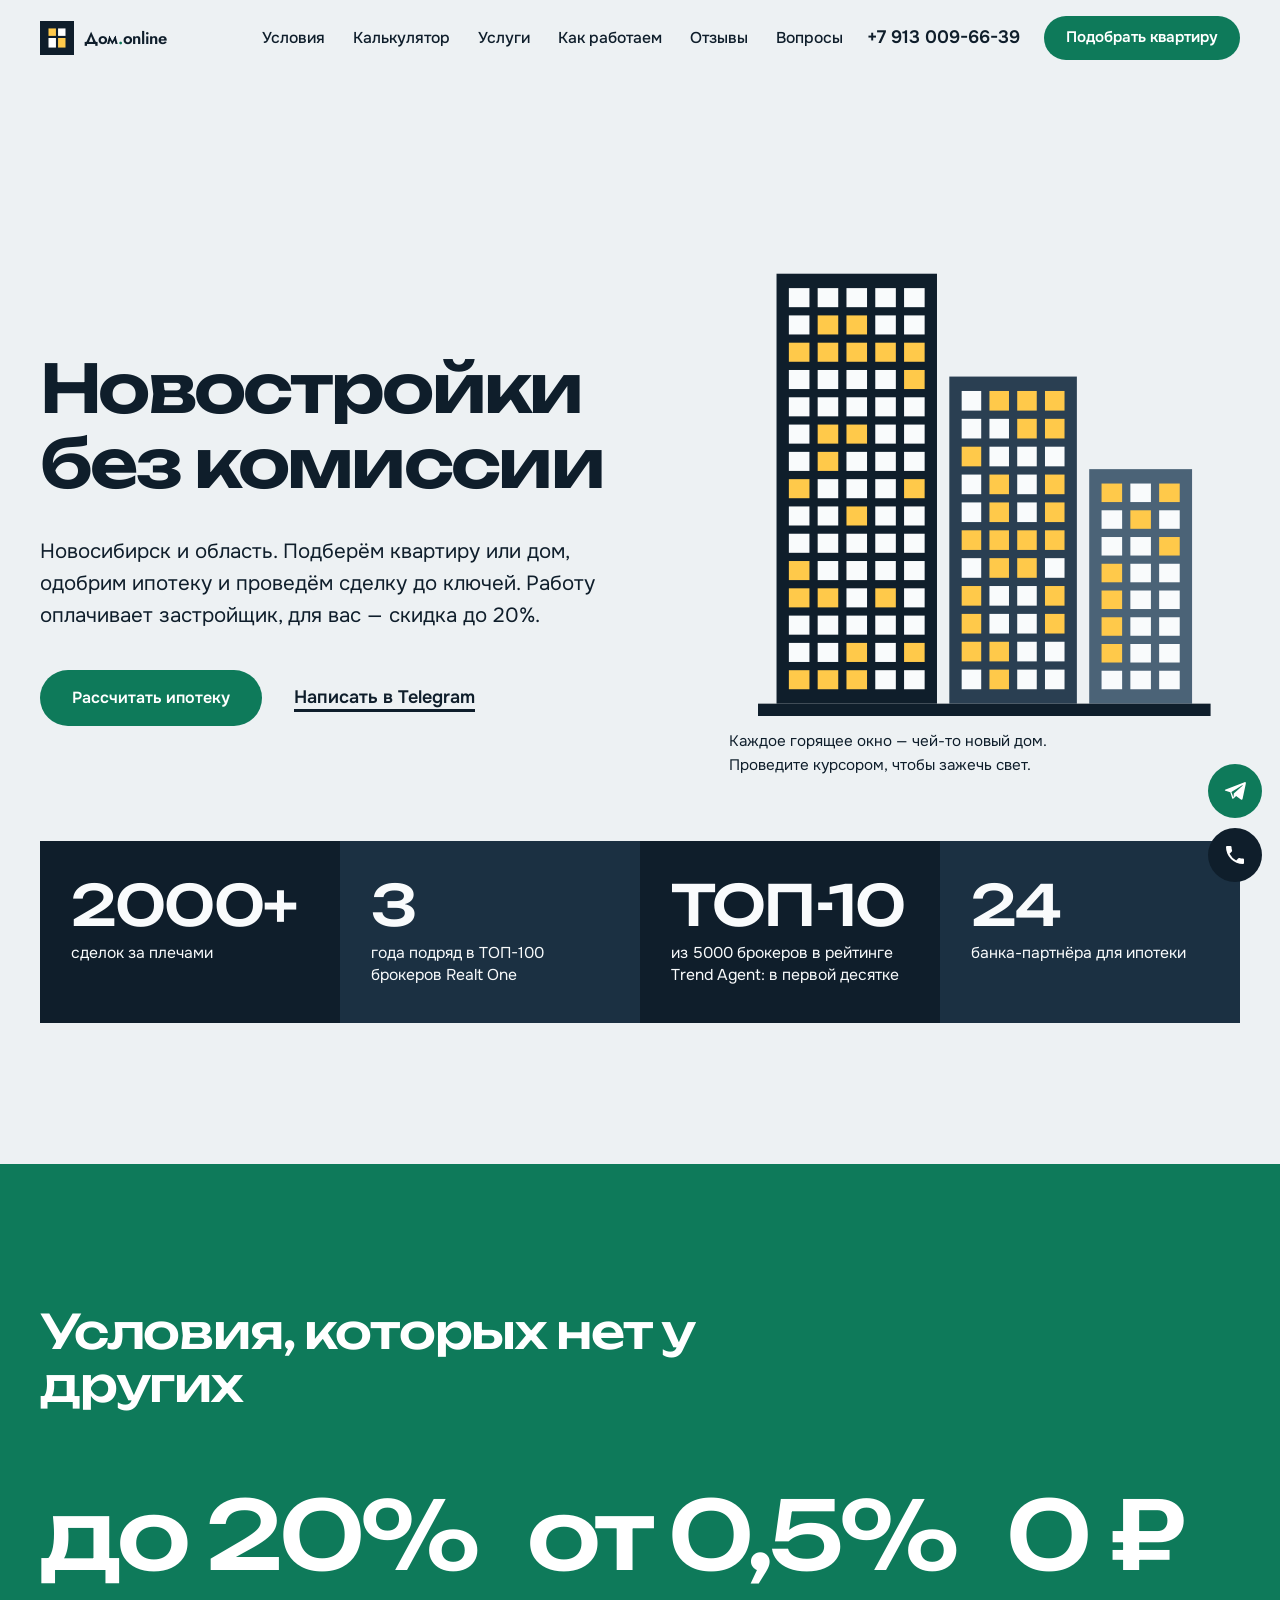
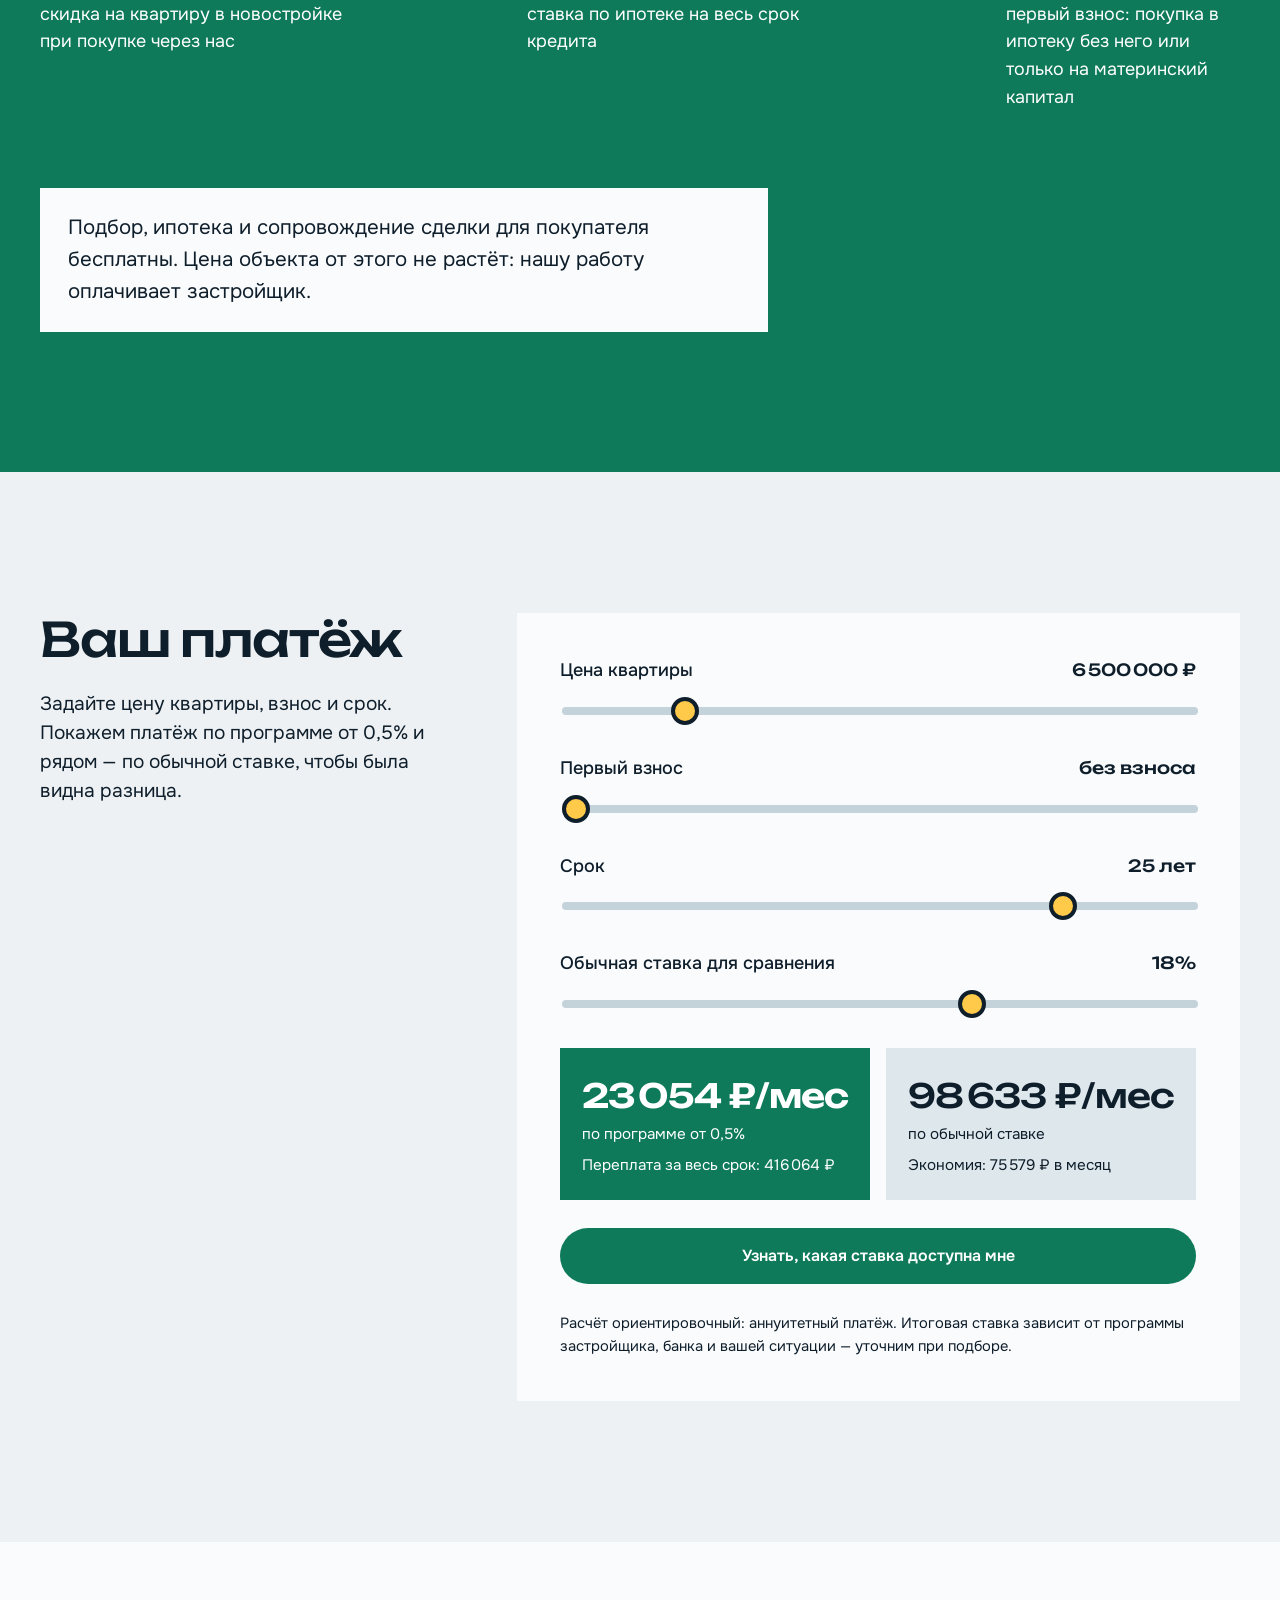
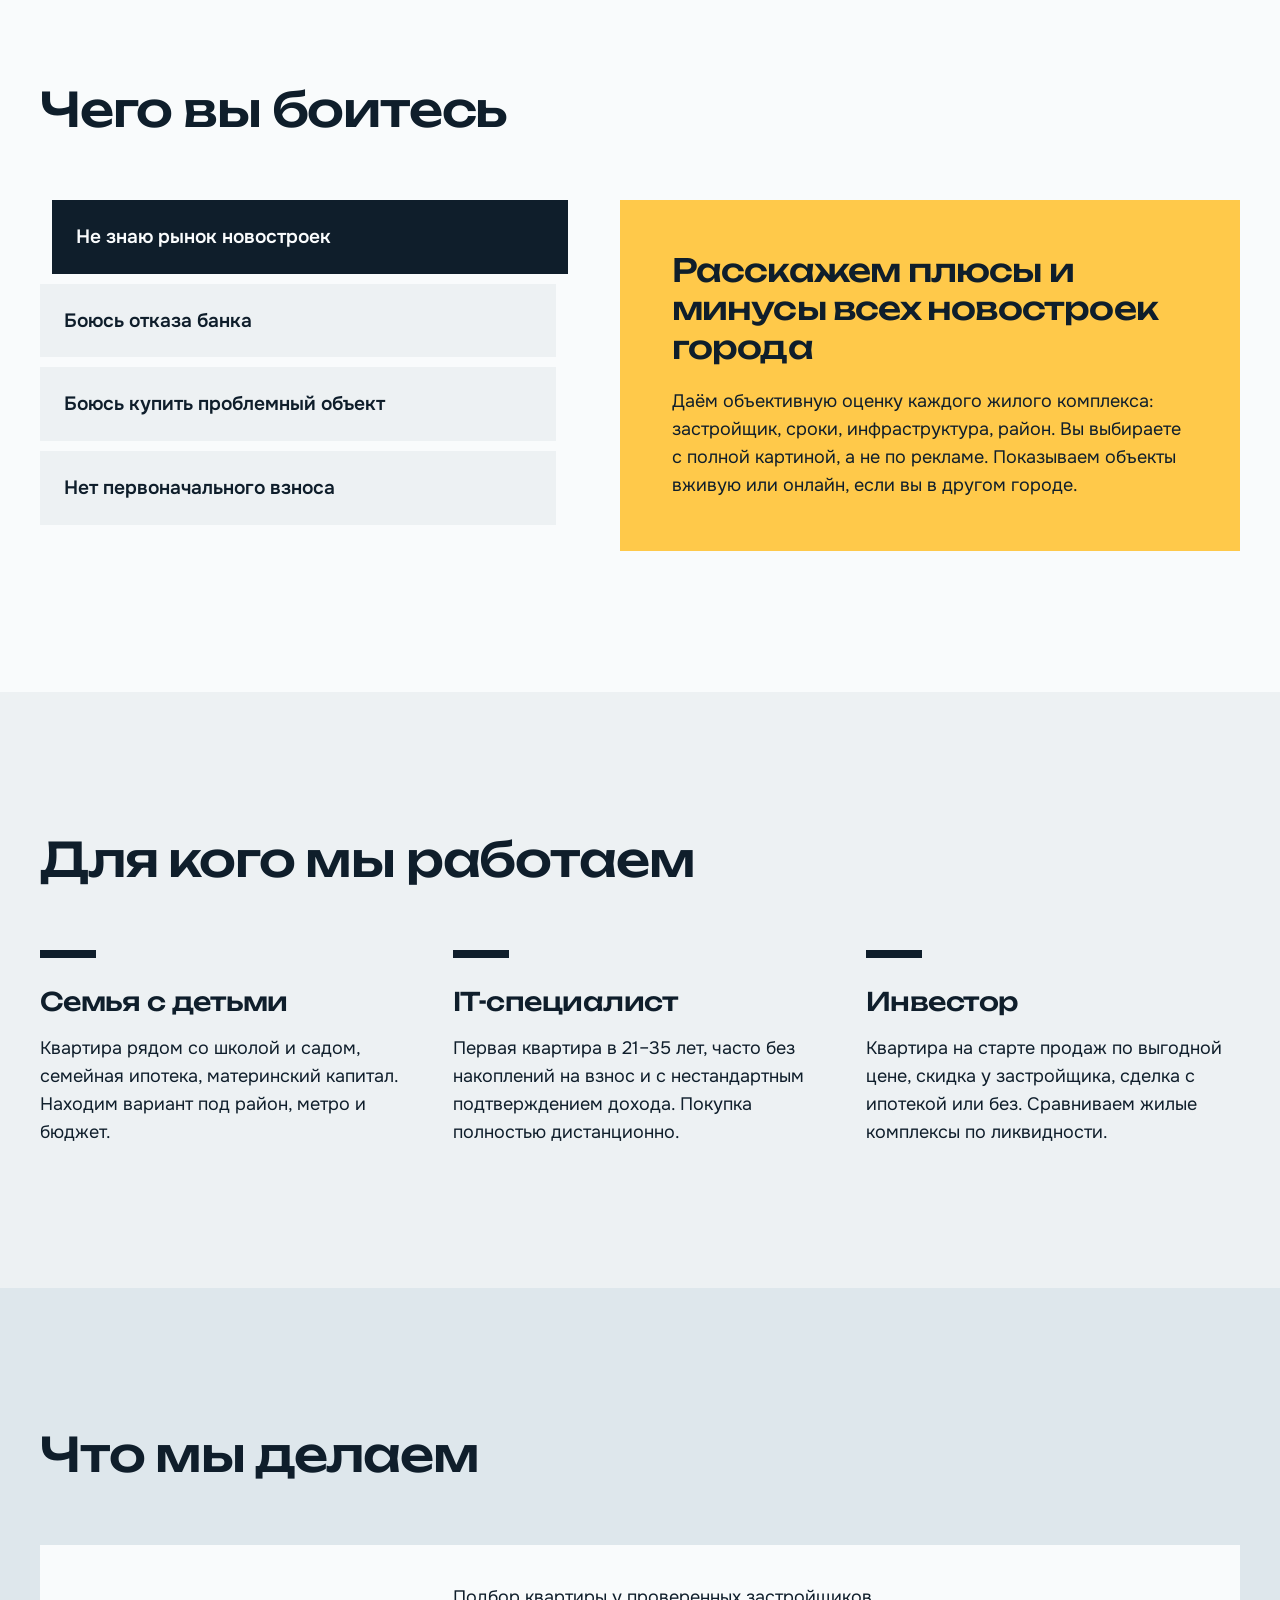
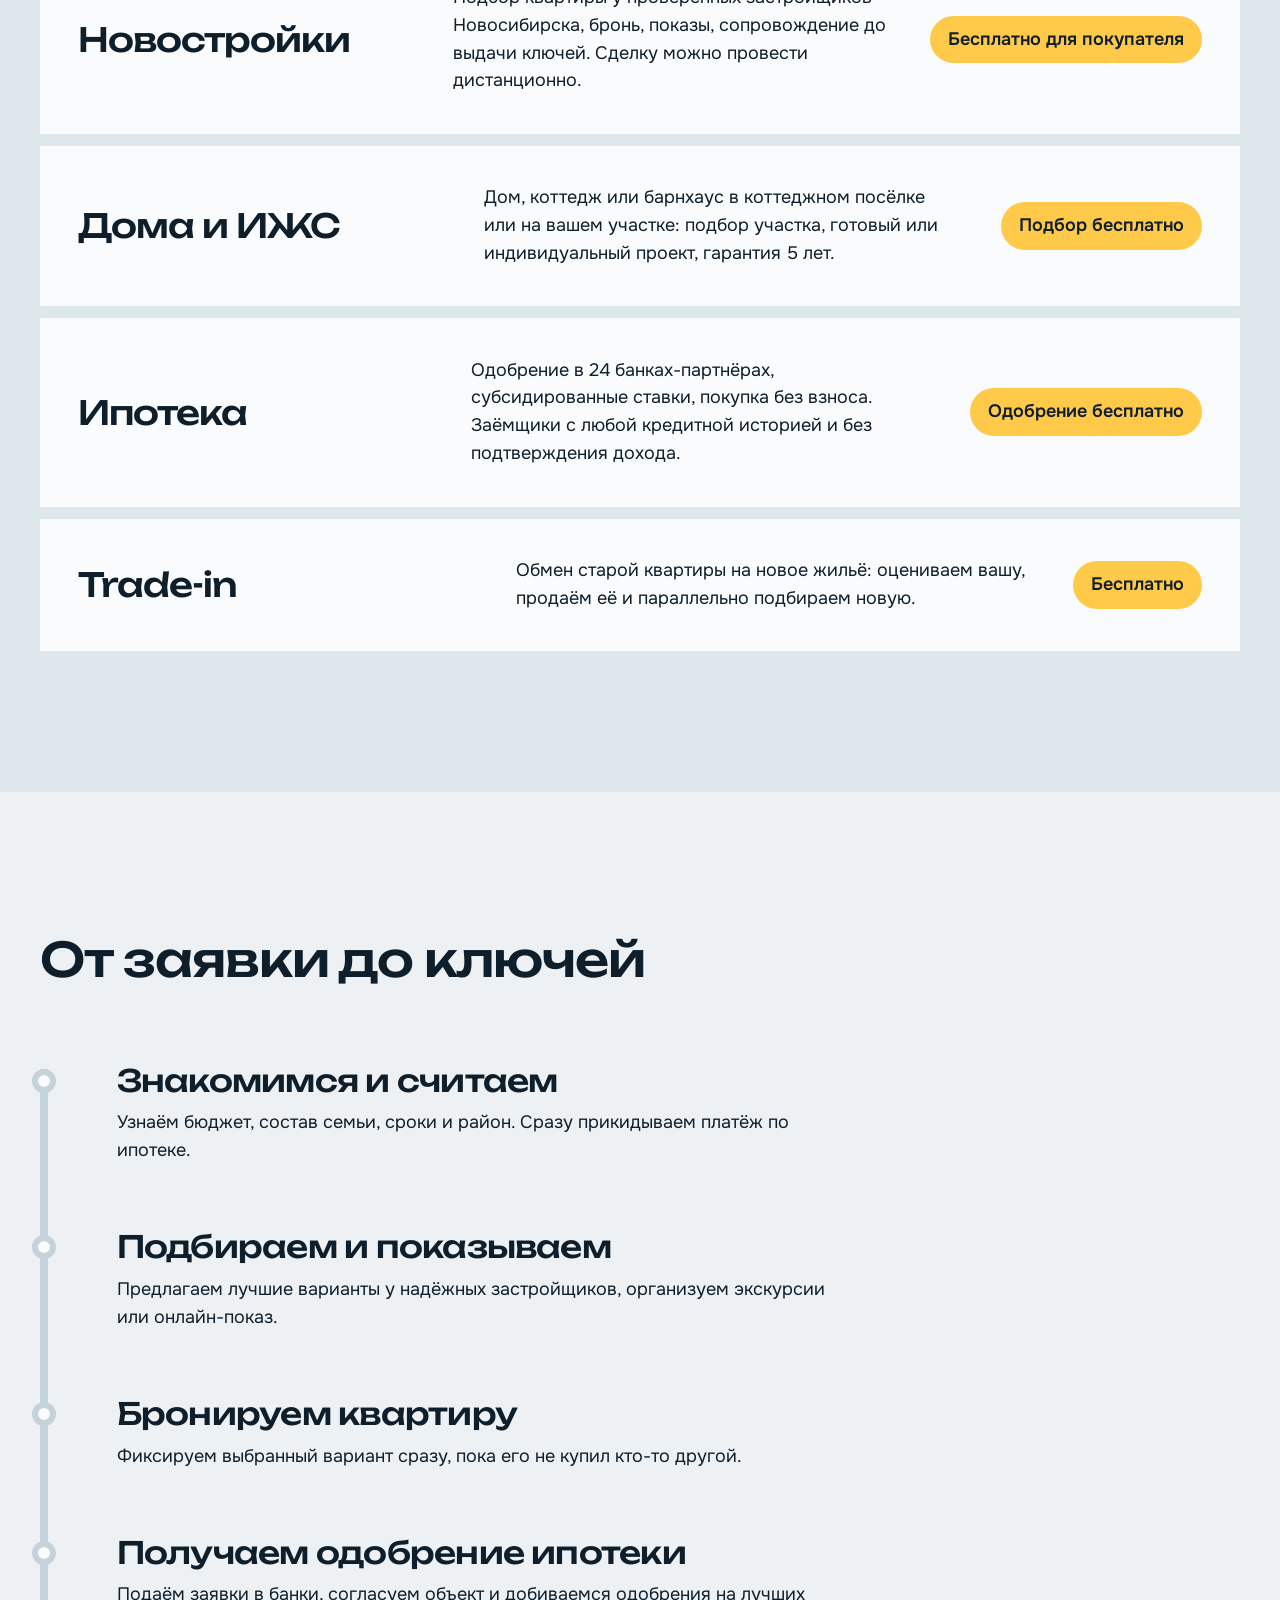
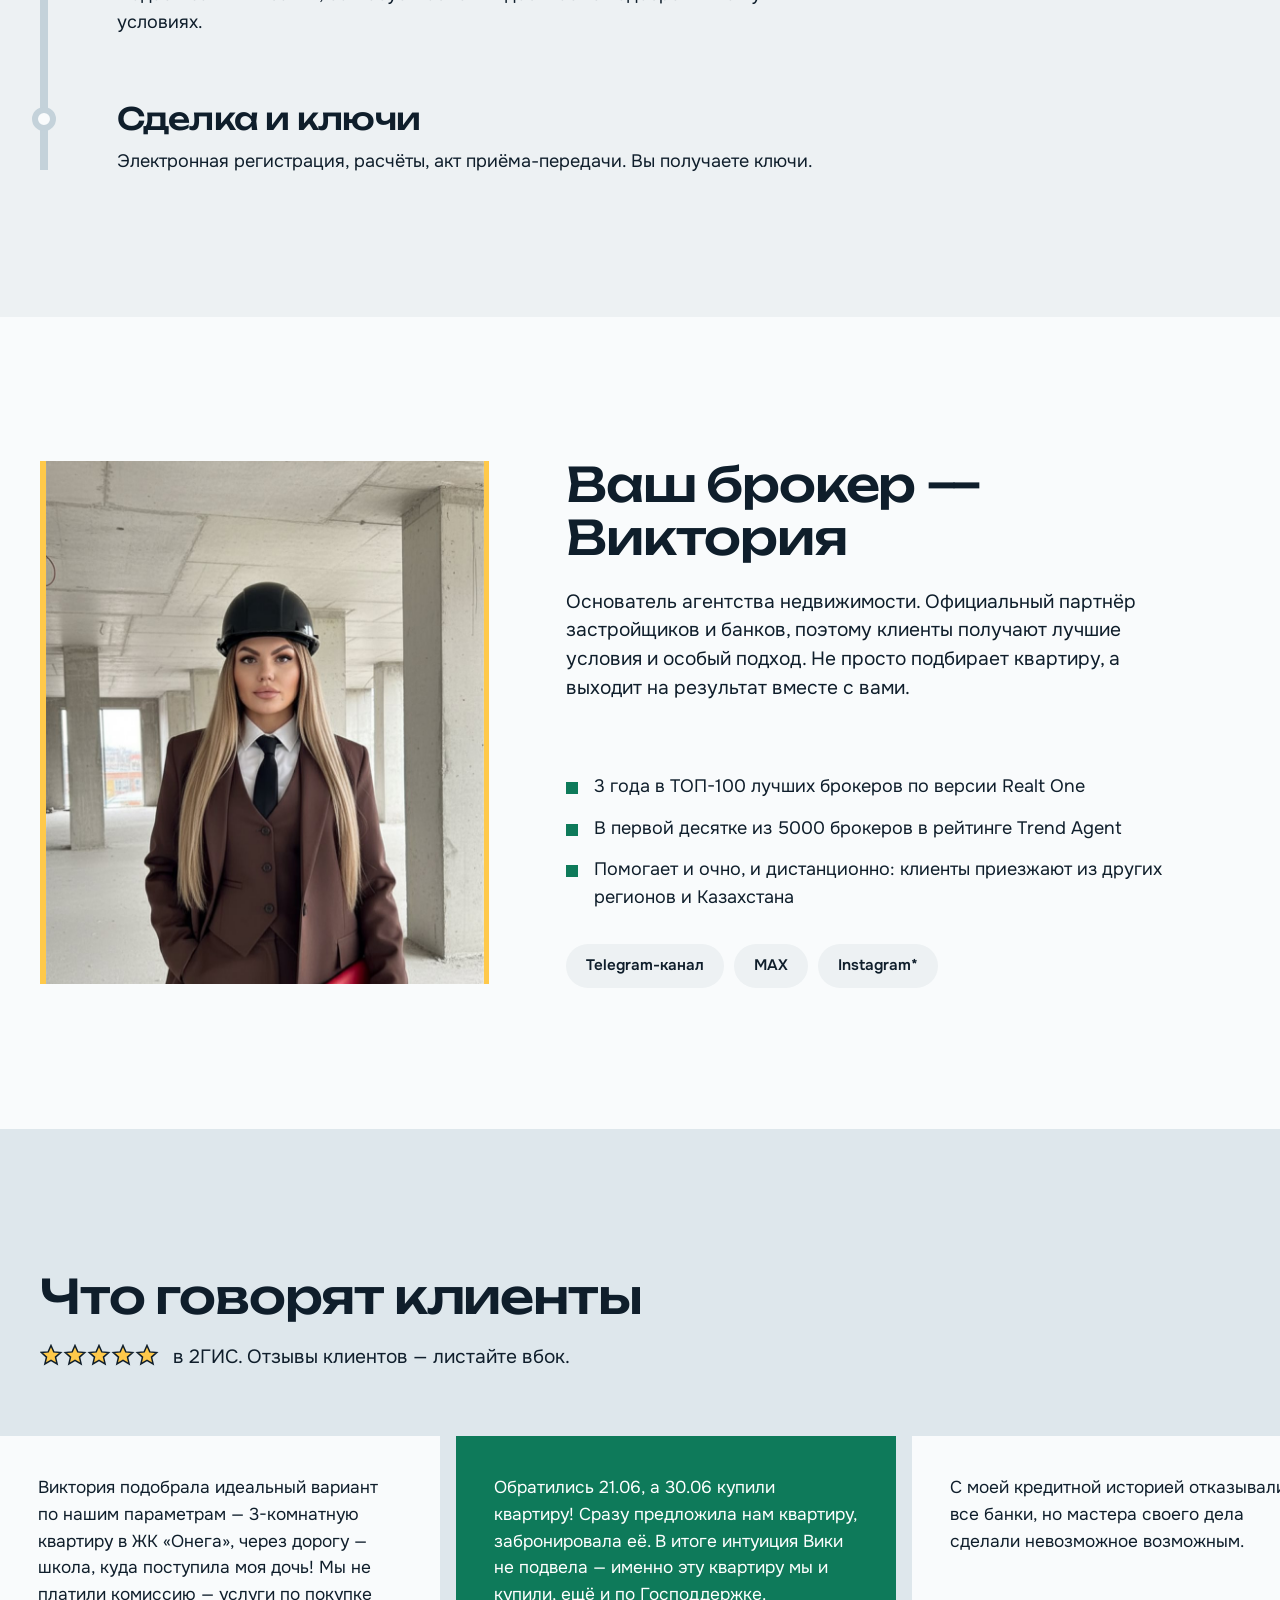
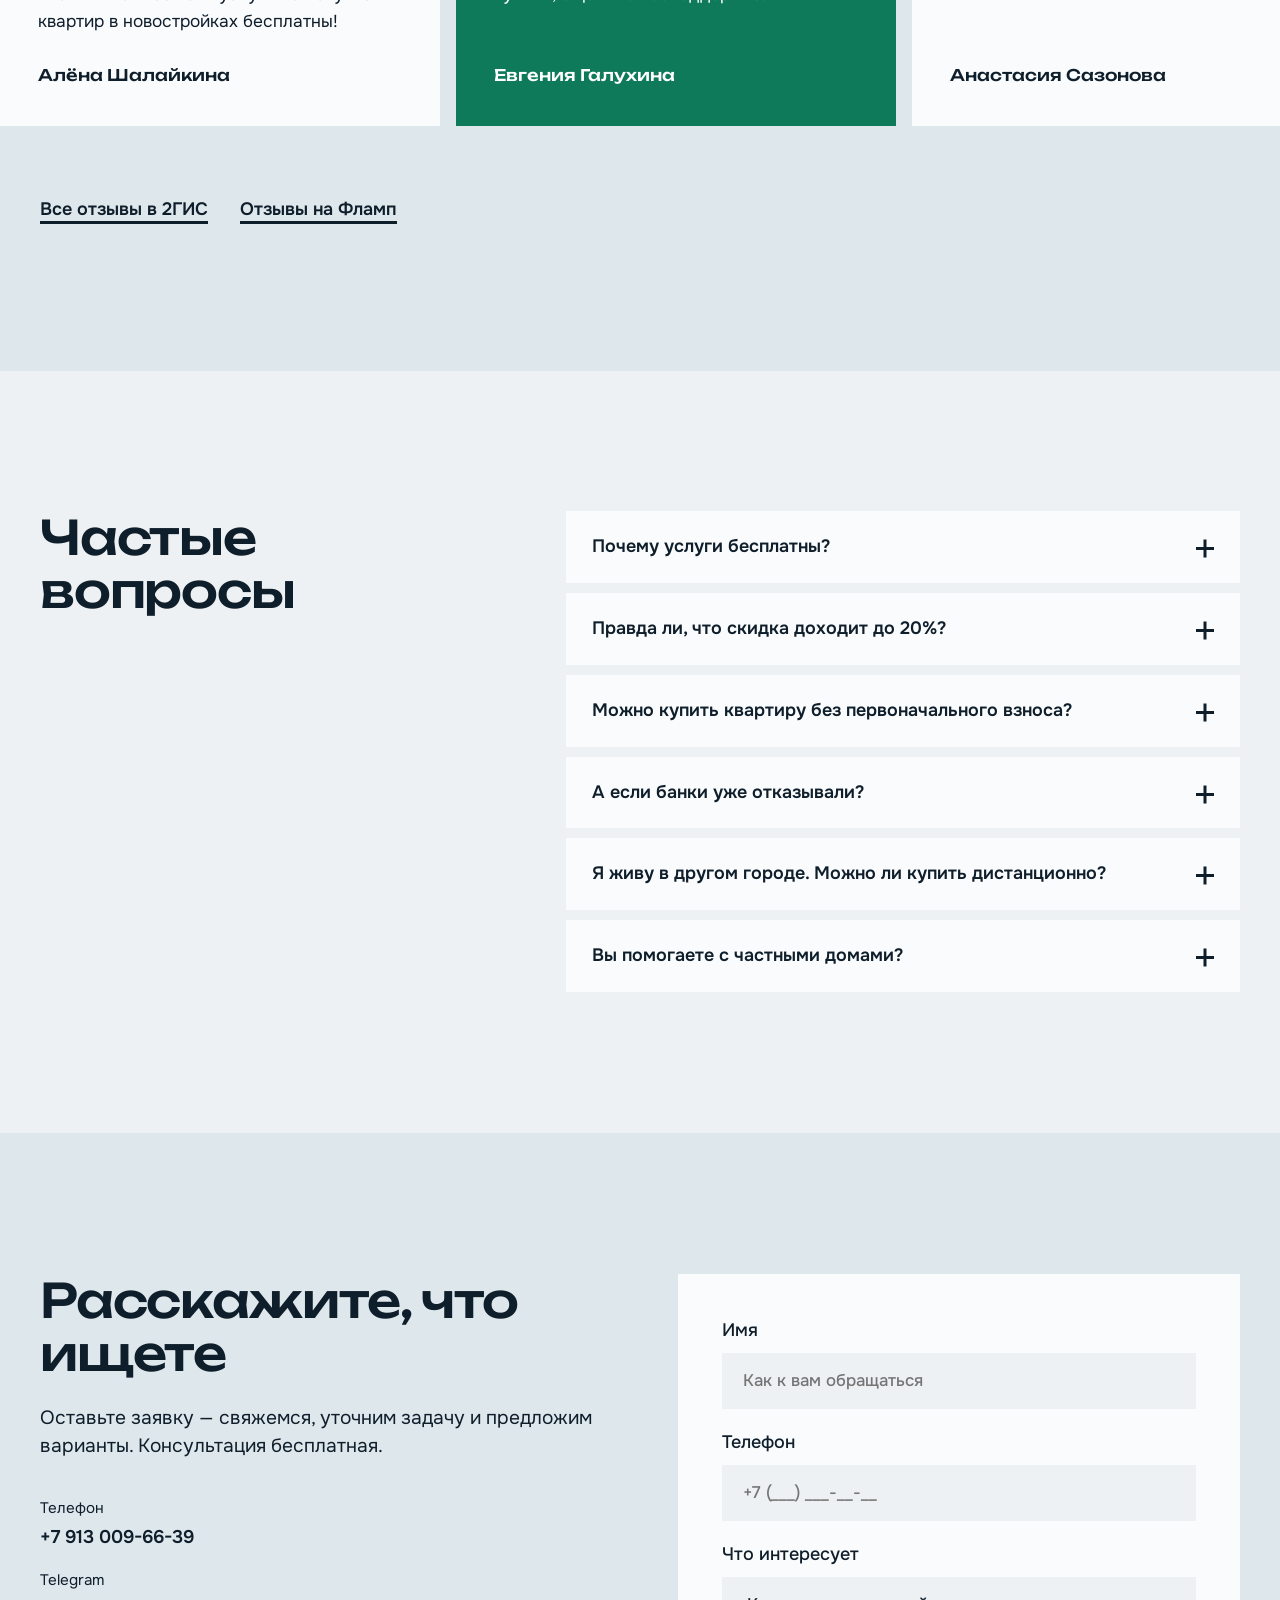
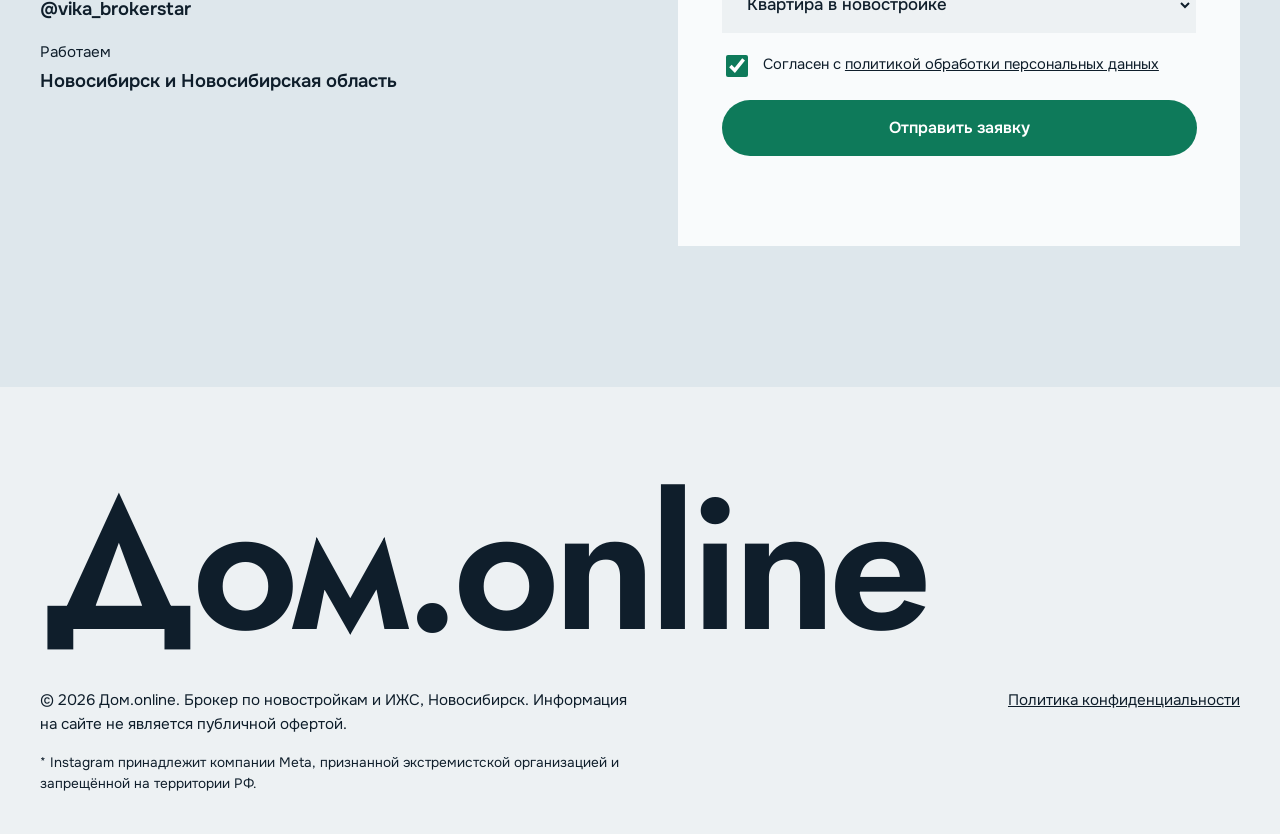
==== commit 9135146a: "client edits: contact, ИП details, remove city photos, Jost brand font, copy fixes Co-Authored-By: C" ====
--- a/index.html
+++ b/index.html
@@ -13,7 +13,7 @@
 <script>document.documentElement.classList.add('js')</script>
 <link rel="preconnect" href="https://fonts.googleapis.com">
 <link rel="preconnect" href="https://fonts.gstatic.com" crossorigin>
-<link href="https://fonts.googleapis.com/css2?family=Onest:wght@400;500;600&family=Unbounded:wght@500;600&display=swap" rel="stylesheet">
+<link href="https://fonts.googleapis.com/css2?family=Jost:wght@500;600&family=Onest:wght@400;500;600&family=Unbounded:wght@500;600&display=swap" rel="stylesheet">
 <link rel="stylesheet" href="styles.css">
 </head>
 <body>
@@ -23,7 +23,7 @@
   <div class="header__inner">
     <a class="logo" href="#top" aria-label="Дом.online — на главную">
       <svg class="logo__mark" viewBox="0 0 32 32" aria-hidden="true"><rect width="32" height="32" fill="currentColor"/><rect x="8" y="7" width="7" height="7" fill="#FFC94A"/><rect x="17" y="7" width="7" height="7" fill="#fff"/><rect x="8" y="16" width="7" height="9" fill="#fff"/><rect x="17" y="16" width="7" height="9" fill="#FFC94A"/></svg>
-      <span class="logo__text">Дом<span class="logo__dot">.</span>online</span>
+      <span class="logo__text brand">Дом<span class="logo__dot">.</span>online</span>
     </a>
     <nav class="nav" id="nav" aria-label="Основное меню">
       <a href="#terms">Условия</a>
@@ -52,7 +52,7 @@
       <p class="hero__lead">Новосибирск и область. Подберём квартиру или дом, одобрим ипотеку и проведём сделку до ключей. Работу оплачивает застройщик, для вас — скидка до&nbsp;20%.</p>
       <div class="hero__actions">
         <a class="btn magnetic" href="#calc"><span>Рассчитать ипотеку</span></a>
-        <a class="link" href="https://t.me/nskdom_online" target="_blank" rel="noopener">Написать в Telegram</a>
+        <a class="link" href="https://t.me/vika_brokerstar" target="_blank" rel="noopener">Написать в Telegram</a>
       </div>
     </div>
     <figure class="facade" id="facade" aria-label="Фасад дома: каждое горящее окно — новый дом клиента">
@@ -64,7 +64,7 @@
     <dl class="facts">
       <div><dt>сделок за плечами</dt><dd><span data-count="2000">2000</span>+</dd></div>
       <div><dt>года подряд в ТОП-100 брокеров Realt One</dt><dd><span data-count="3">3</span></dd></div>
-      <div><dt>место в рейтинге Trend Agent среди 5000 брокеров Новосибирска</dt><dd><span data-count="2">2</span></dd></div>
+      <div><dt>из 5000 брокеров в рейтинге Trend Agent: в первой десятке</dt><dd>ТОП-<span data-count="10">10</span></dd></div>
       <div><dt>банка-партнёра для ипотеки</dt><dd><span data-count="24">24</span></dd></div>
     </dl>
   </div>
@@ -147,7 +147,7 @@
       </div>
       <div class="fears__panels">
         <div role="tabpanel" id="fear-0" aria-labelledby="tab-0" class="fpanel is-active">
-          <p class="fpanel__big">Расскажем плюсы и минусы всех новостроек города.</p>
+          <p class="fpanel__big">Расскажем плюсы и минусы всех новостроек города</p>
           <p>Даём объективную оценку каждого жилого комплекса: застройщик, сроки, инфраструктура, район. Вы выбираете с полной картиной, а не по рекламе. Показываем объекты вживую или онлайн, если вы в другом городе.</p>
         </div>
         <div role="tabpanel" id="fear-1" aria-labelledby="tab-1" class="fpanel" hidden>
@@ -156,7 +156,7 @@
         </div>
         <div role="tabpanel" id="fear-2" aria-labelledby="tab-2" class="fpanel" hidden>
           <p class="fpanel__big">Только проверенные застройщики.</p>
-          <p>Не работаем с теми, кто срывает сроки строительства, и не предлагаем неликвидные объекты. Квартиру бронируем сразу после выбора, сделку оформляем по ДДУ или ДКП с электронной регистрацией.</p>
+          <p>Не работаем с теми, кто срывает сроки строительства, и не предлагаем неликвидные объекты. Квартиру бронируем сразу после выбора, сделку оформляем с электронной регистрацией.</p>
         </div>
         <div role="tabpanel" id="fear-3" aria-labelledby="tab-3" class="fpanel" hidden>
           <p class="fpanel__big">Покупка без взноса — возможна.</p>
@@ -185,22 +185,6 @@
         <p>Квартира на старте продаж по выгодной цене, скидка у застройщика, сделка с ипотекой или без. Сравниваем жилые комплексы по ликвидности.</p>
       </li>
     </ul>
-  </div>
-</section>
-
-<!-- CITY -->
-<section class="city" id="city">
-  <div class="wrap">
-    <div class="city__head">
-      <h2 class="h2">Знаем город по районам</h2>
-      <p class="lead">Подбираем жильё по всему Новосибирску и области: показываем район, транспорт, школы и сады, а не только планировки.</p>
-    </div>
-    <div class="city__grid">
-      <figure class="city__fig city__fig--a"><div class="city__img"><img src="img/okt.jpg" width="1920" height="1014" alt="Панорама жилых районов Новосибирска с высоты" loading="lazy"></div><figcaption>Жилые районы Новосибирска</figcaption></figure>
-      <figure class="city__fig city__fig--b"><div class="city__img"><img src="img/stan.jpg" width="1920" height="1440" alt="Жилой дом на улице Станиславского в Новосибирске" loading="lazy"></div><figcaption>Улица Станиславского</figcaption></figure>
-      <figure class="city__fig city__fig--c"><div class="city__img"><img src="img/ob.jpg" width="1741" height="1187" alt="Железнодорожный мост через Обь в Новосибирске" loading="lazy"></div><figcaption>Мост через Обь</figcaption></figure>
-      <figure class="city__fig city__fig--d"><div class="city__img"><img src="img/opera.jpg" width="1920" height="1440" alt="Новосибирский театр оперы и балета" loading="lazy"></div><figcaption>Театр оперы и балета</figcaption></figure>
-    </div>
   </div>
 </section>
 
@@ -226,7 +210,7 @@
       </li>
       <li class="srv">
         <h3 class="srv__title">Trade-in</h3>
-        <p class="srv__text">Обмен старой квартиры на новое жильё: оцениваем вашу, продаём её и параллельно подбираем новую. Сделка — ДДУ или ДКП.</p>
+        <p class="srv__text">Обмен старой квартиры на новое жильё: оцениваем вашу, продаём её и параллельно подбираем новую.</p>
         <p class="srv__price">Бесплатно</p>
       </li>
     </ul>
@@ -254,21 +238,19 @@
 <section class="about" id="about">
   <div class="wrap about__grid">
     <div class="about__photo">
-      <img src="img/viktoria.jpg" width="320" height="320" alt="Виктория, основатель агентства Дом.online, на строящемся объекте" loading="lazy">
+      <img src="img/viktoria.jpg" width="900" height="1575" alt="Виктория, основатель агентства Дом.online, на строящемся объекте" loading="lazy">
     </div>
     <div class="about__copy">
       <h2 class="h2">Ваш брокер — Виктория</h2>
-      <p class="lead">Основатель агентства «Дом.online». Официальный партнёр застройщиков и банков, поэтому клиенты получают лучшие условия и особый подход. Не просто подбирает квартиру, а выходит на результат вместе с вами.</p>
+      <p class="lead">Основатель агентства недвижимости. Официальный партнёр застройщиков и банков, поэтому клиенты получают лучшие условия и особый подход. Не просто подбирает квартиру, а выходит на результат вместе с вами.</p>
       <ul class="about__list">
         <li>2000+ сделок — у каждой своя история с хорошим финалом</li>
         <li>3 года в ТОП-100 лучших брокеров по версии Realt One</li>
-        <li>2 место из 5000 брокеров Новосибирска в рейтинге Trend Agent</li>
-        <li>Помогает и очно, и дистанционно: клиенты приезжали из Читы, Казахстана и других городов</li>
+        <li>В первой десятке из 5000 брокеров в рейтинге Trend Agent</li>
+        <li>Помогает и очно, и дистанционно: клиенты приезжают из других регионов и Казахстана</li>
       </ul>
       <div class="about__links">
         <a class="chip" href="https://telegram.me/agent_top_expert" target="_blank" rel="noopener">Telegram-канал</a>
-        <a class="chip" href="https://rutube.ru/channel/42870007/" target="_blank" rel="noopener">Rutube</a>
-        <a class="chip" href="https://vk.com/nskdom.online" target="_blank" rel="noopener">ВКонтакте</a>
         <a class="chip" href="https://max.ru/id383704274570_biz" target="_blank" rel="noopener">MAX</a>
         <a class="chip" href="https://instagram.com/vika_brokerstar" target="_blank" rel="noopener">Instagram*</a>
       </div>
@@ -280,7 +262,7 @@
 <section class="reviews" id="reviews">
   <div class="wrap">
     <h2 class="h2">Что говорят клиенты</h2>
-    <p class="lead reviews__lead">Оценка 5 в 2ГИС. Отзывы клиентов с сайта агентства — листайте вбок.</p>
+    <p class="lead reviews__lead"><svg class="stars" viewBox="0 0 120 22" role="img" aria-label="5 звёзд"><g fill="#FFC94A" stroke="#0F1E2B" stroke-width="1.5"><path transform="translate(0)" d="M11 1.5l2.8 6.4 6.9.6-5.2 4.6 1.6 6.8L11 16.3 4.9 19.9l1.6-6.8L1.3 8.5l6.9-.6z"/><path transform="translate(24)" d="M11 1.5l2.8 6.4 6.9.6-5.2 4.6 1.6 6.8L11 16.3 4.9 19.9l1.6-6.8L1.3 8.5l6.9-.6z"/><path transform="translate(48)" d="M11 1.5l2.8 6.4 6.9.6-5.2 4.6 1.6 6.8L11 16.3 4.9 19.9l1.6-6.8L1.3 8.5l6.9-.6z"/><path transform="translate(72)" d="M11 1.5l2.8 6.4 6.9.6-5.2 4.6 1.6 6.8L11 16.3 4.9 19.9l1.6-6.8L1.3 8.5l6.9-.6z"/><path transform="translate(96)" d="M11 1.5l2.8 6.4 6.9.6-5.2 4.6 1.6 6.8L11 16.3 4.9 19.9l1.6-6.8L1.3 8.5l6.9-.6z"/></g></svg> <span>в 2ГИС. Отзывы клиентов — листайте вбок.</span></p>
   </div>
   <div class="rv-track" id="rvTrack" tabindex="0" aria-label="Отзывы клиентов">
     <figure class="rv">
@@ -345,7 +327,7 @@
       <p class="lead">Оставьте заявку — свяжемся, уточним задачу и предложим варианты. Консультация бесплатная.</p>
       <ul class="contact__list">
         <li><span>Телефон</span><a href="tel:+79130096639">+7 913 009-66-39</a></li>
-        <li><span>Telegram</span><a href="https://t.me/nskdom_online" target="_blank" rel="noopener">@nskdom_online</a></li>
+        <li><span>Telegram</span><a href="https://t.me/vika_brokerstar" target="_blank" rel="noopener">@vika_brokerstar</a></li>
         <li><span>Работаем</span>Новосибирск и Новосибирская область</li>
       </ul>
     </div>
@@ -374,18 +356,17 @@
 
 <footer class="footer">
   <div class="wrap">
-    <p class="footer__brand" aria-hidden="true">Дом.online</p>
+    <p class="footer__brand brand" aria-hidden="true">Дом.online</p>
     <div class="footer__row">
       <p>© <span id="year"></span> Дом.online. Брокер по новостройкам и ИЖС, Новосибирск. Информация на сайте не является публичной офертой.</p>
       <p><a href="privacy.html">Политика конфиденциальности</a></p>
     </div>
-    <p class="footer__note">Фото Новосибирска из Wikimedia Commons: «Novosibirsk Ob» — Aladux, CC BY-SA 3.0; «Residential Buildings in Oktyabrsky District» — alder_pm, CC BY 3.0; «Улица Станиславского 7» — К.Артём.1, CC BY-SA 4.0; «Novosibirsk Opera» — Stesso, CC BY-SA 4.0.</p>
     <p class="footer__note">* Instagram принадлежит компании Meta, признанной экстремистской организацией и запрещённой на территории РФ.</p>
   </div>
 </footer>
 
 <div class="fab" aria-label="Быстрая связь">
-  <a class="fab__btn" href="https://t.me/nskdom_online" target="_blank" rel="noopener" aria-label="Написать в Telegram"><svg viewBox="0 0 24 24" aria-hidden="true"><path fill="currentColor" d="M21.5 3.2 2.7 10.4c-1.1.4-1.1 1.1-.2 1.4l4.8 1.5 1.8 5.6c.2.6.4.8.8.8.4 0 .6-.2.9-.5l2.3-2.2 4.8 3.5c.9.5 1.5.2 1.7-.8l3.2-15c.3-1.2-.4-1.8-1.3-1.5ZM8.4 13.1l10.8-6.8c.5-.3.9-.1.6.2l-9 8.1-.3 3.8-2.1-5.3Z"/></svg></a>
+  <a class="fab__btn" href="https://t.me/vika_brokerstar" target="_blank" rel="noopener" aria-label="Написать в Telegram"><svg viewBox="0 0 24 24" aria-hidden="true"><path fill="currentColor" d="M21.5 3.2 2.7 10.4c-1.1.4-1.1 1.1-.2 1.4l4.8 1.5 1.8 5.6c.2.6.4.8.8.8.4 0 .6-.2.9-.5l2.3-2.2 4.8 3.5c.9.5 1.5.2 1.7-.8l3.2-15c.3-1.2-.4-1.8-1.3-1.5ZM8.4 13.1l10.8-6.8c.5-.3.9-.1.6.2l-9 8.1-.3 3.8-2.1-5.3Z"/></svg></a>
   <a class="fab__btn fab__btn--call" href="tel:+79130096639" aria-label="Позвонить"><svg viewBox="0 0 24 24" aria-hidden="true"><path fill="currentColor" d="M6.6 10.8a15 15 0 0 0 6.6 6.6l2.2-2.2a1 1 0 0 1 1-.25c1.1.37 2.3.57 3.6.57a1 1 0 0 1 1 1V20a1 1 0 0 1-1 1A17 17 0 0 1 3 4a1 1 0 0 1 1-1h3.5a1 1 0 0 1 1 1c0 1.3.2 2.5.57 3.6a1 1 0 0 1-.25 1Z"/></svg></a>
 </div>
 
--- a/styles.css
+++ b/styles.css
@@ -178,23 +178,6 @@
 .who__list li::before { content: ''; position: absolute; top: 0; left: 0; width: 56px; height: 8px; background: var(--ink); transition: width .5s var(--ease), background .3s; }
 .who__list li:hover::before { width: 100%; background: var(--accent); }
 
-/* ===== city ===== */
-.city { padding: var(--section) 0; background: var(--paper); }
-.city__head { display: grid; grid-template-columns: 1fr 1fr; gap: clamp(24px, 6vw, 96px); align-items: end; }
-.city__grid { display: grid; grid-template-columns: repeat(12, 1fr); gap: clamp(10px, 1.6vw, 20px); margin-top: clamp(32px, 5vw, 64px); }
-.city__fig { margin: 0; }
-.city__fig--a { grid-column: 1 / 8; }
-.city__fig--b { grid-column: 8 / 13; grid-row: span 2; }
-.city__fig--c { grid-column: 1 / 5; }
-.city__fig--d { grid-column: 5 / 8; }
-.city__img { overflow: hidden; background: var(--ground-2); aspect-ratio: 16 / 10; }
-.city__fig--b { display: flex; flex-direction: column; }
-.city__fig--b .city__img { flex: 1; aspect-ratio: auto; min-height: 320px; }
-.city__fig--d .city__img { aspect-ratio: 3 / 4; }
-.city__img img { width: 100%; height: 100%; object-fit: cover; will-change: transform; transform: scale(1.14); }
-.city__fig--a img { object-position: 50% 78%; }
-.city__fig--d img { object-position: 50% 72%; }
-.city__fig figcaption { padding-top: 10px; font-size: .95rem; font-weight: 500; }
 .who__list h3 { font-family: var(--font-display); font-weight: 500; font-size: clamp(1.3rem, 2vw, 1.7rem); letter-spacing: -0.02em; }
 .who__list p { margin-top: 14px; max-width: 34ch; }
 
@@ -225,7 +208,7 @@
 .about { padding: var(--section) 0; background: var(--paper); }
 .about__grid { display: grid; grid-template-columns: .8fr 1.2fr; gap: clamp(32px, 6vw, 96px); align-items: center; }
 .about__photo { background: var(--light); padding: clamp(14px, 2vw, 28px) clamp(14px, 2vw, 28px) 0; overflow: hidden; }
-.about__photo img { width: 100%; height: auto; aspect-ratio: 1; object-fit: cover; will-change: transform; }
+.about__photo img { width: 100%; height: auto; aspect-ratio: 4 / 5; object-fit: cover; object-position: 50% 20%; will-change: transform; }
 .about__copy .lead { margin-top: 24px; }
 .about__list { margin-top: 28px; display: grid; gap: 14px; max-width: 54ch; }
 .about__list li { padding-left: 28px; position: relative; }
@@ -307,10 +290,6 @@
   .burger { margin-left: 0; }
 }
 @media (max-width: 900px) {
-  .city__head { grid-template-columns: 1fr; }
-  .city__fig--a, .city__fig--c { grid-column: 1 / 13; }
-  .city__fig--b { grid-column: 1 / 8; grid-row: auto; }
-  .city__fig--d { grid-column: 8 / 13; }
   .hero__grid, .calc__grid, .fears__grid, .about__grid, .faq__grid, .contact__grid { grid-template-columns: 1fr; }
   .facade__svg { max-height: 52vh; }
   .facts { grid-template-columns: 1fr 1fr; }
@@ -336,3 +315,7 @@
   *, *::before, *::after { animation: none !important; transition-duration: .01ms !important; }
   .js .line > span, .js .hero__lead, .js .hero__actions, .js .facade, .js .reveal { opacity: 1 !important; transform: none !important; }
 }
+
+.brand { font-family: 'Jost', var(--font-text); letter-spacing: -0.02em; }
+.footer__brand.brand { letter-spacing: -0.04em; font-weight: 600; }
+.stars { display: inline-block; width: 120px; height: 22px; vertical-align: -3px; margin-right: 8px; }
